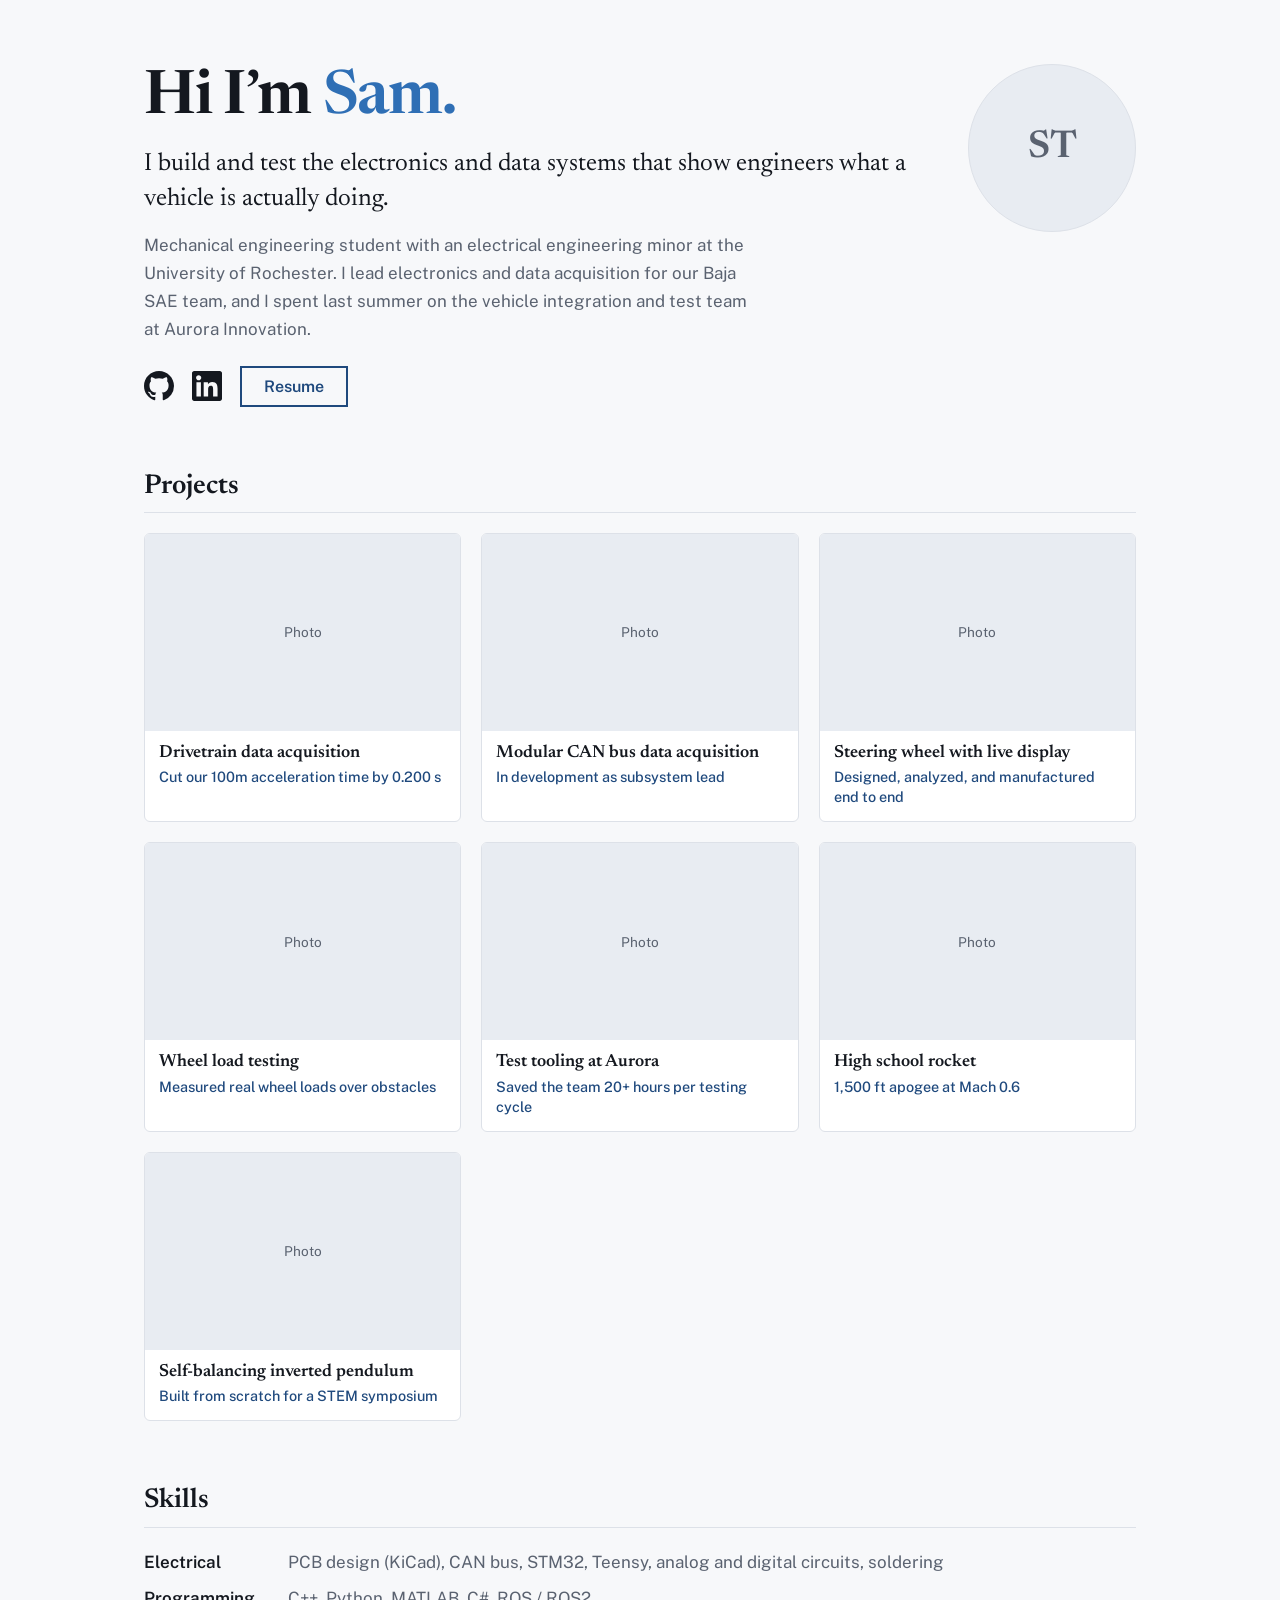
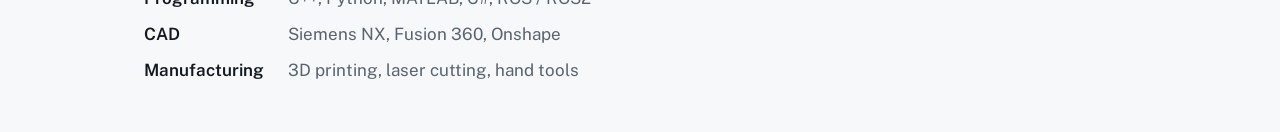
==== index.html @ 6f62c16b "Initial Commit buh" ====
<!DOCTYPE html>
<html lang="en">
<head>
<meta charset="utf-8">
<meta name="viewport" content="width=device-width, initial-scale=1">
<title>Sam Tarr | Mechanical &amp; Electrical Engineering</title>
<meta name="description" content="Portfolio of Sam Tarr: data acquisition, custom PCBs, and test engineering for vehicles.">
<link rel="preconnect" href="https://fonts.googleapis.com">
<link rel="preconnect" href="https://fonts.gstatic.com" crossorigin>
<link href="https://fonts.googleapis.com/css2?family=Newsreader:opsz,wght@6..72,500;6..72,600&family=Public+Sans:wght@400;500;600&display=swap" rel="stylesheet">
<link rel="stylesheet" href="styles.css">
</head>
<body>
<main>

<header class="hero">
  <div class="text">
    <h1>Hi I&rsquo;m <span class="name">Sam.</span></h1>
    <p class="lede">I build and test the electronics and data systems that show engineers what a vehicle is actually doing.</p>
    <p class="bio">Mechanical engineering student with an electrical engineering minor at the University of Rochester. I lead electronics and data acquisition for our Baja SAE team, and I spent last summer on the vehicle integration and test team at Aurora Innovation.</p>
    <div class="actions">
      <!-- TODO: replace YOUR-USERNAME with your GitHub username -->
      <a class="icon" href="https://github.com/YOUR-USERNAME" aria-label="GitHub" target="_blank" rel="noopener">
        <svg viewBox="0 0 16 16" aria-hidden="true"><path d="M8 0C3.58 0 0 3.58 0 8c0 3.54 2.29 6.53 5.47 7.59.4.07.55-.17.55-.38 0-.19-.01-.82-.01-1.49-2.01.37-2.53-.49-2.69-.94-.09-.23-.48-.94-.82-1.13-.28-.15-.68-.52-.01-.53.63-.01 1.08.58 1.23.82.72 1.21 1.87.87 2.33.66.07-.52.28-.87.51-1.07-1.78-.2-3.64-.89-3.64-3.95 0-.87.31-1.59.82-2.15-.08-.2-.36-1.02.08-2.12 0 0 .67-.21 2.2.82.64-.18 1.32-.27 2-.27.68 0 1.36.09 2 .27 1.53-1.04 2.2-.82 2.2-.82.44 1.1.16 1.92.08 2.12.51.56.82 1.27.82 2.15 0 3.07-1.87 3.75-3.65 3.95.29.25.54.73.54 1.48 0 1.07-.01 1.93-.01 2.2 0 .21.15.46.55.38A8.013 8.013 0 0016 8c0-4.42-3.58-8-8-8z"/></svg>
      </a>
      <a class="icon" href="https://linkedin.com/in/sam-tarr" aria-label="LinkedIn" target="_blank" rel="noopener">
        <svg viewBox="0 0 24 24" aria-hidden="true"><path d="M20.447 20.452h-3.554v-5.569c0-1.328-.027-3.037-1.852-3.037-1.853 0-2.136 1.445-2.136 2.939v5.667H9.351V9h3.414v1.561h.046c.477-.9 1.637-1.85 3.37-1.85 3.601 0 4.267 2.37 4.267 5.455v6.286zM5.337 7.433c-1.144 0-2.063-.926-2.063-2.065 0-1.138.92-2.063 2.063-2.063 1.14 0 2.064.925 2.064 2.063 0 1.139-.925 2.065-2.064 2.065zm1.782 13.019H3.555V9h3.564v11.452zM22.225 0H1.771C.792 0 0 .774 0 1.729v20.542C0 23.227.792 24 1.771 24h20.451C23.2 24 24 23.227 24 22.271V1.729C24 .774 23.2 0 22.222 0h.003z"/></svg>
      </a>
      <a class="btn" href="resume.html">Resume</a>
    </div>
  </div>
  <!-- TO ADD YOUR PHOTO: save a headshot as Assets/Images/profile.jpg -->
  <figure class="avatar empty">
    <img src="Assets/Images/profile.jpg" alt="Photo of Sam Tarr" onload="this.parentNode.classList.remove('empty')" onerror="this.parentNode.classList.add('empty')">
  </figure>
</header>

<section aria-labelledby="projects-h">
  <h2 id="projects-h">Projects</h2>
  <div class="grid" id="grid"></div>
</section>

<section aria-labelledby="skills-h">
  <h2 id="skills-h">Skills</h2>
  <dl class="skills">
    <dt>Electrical</dt><dd>PCB design (KiCad), CAN bus, STM32, Teensy, analog and digital circuits, soldering</dd>
    <dt>Programming</dt><dd>C++, Python, MATLAB, C#, ROS / ROS2</dd>
    <dt>CAD</dt><dd>Siemens NX, Fusion 360, Onshape</dd>
    <dt>Manufacturing</dt><dd>3D printing, laser cutting, hand tools</dd>
  </dl>
</section>

</main>

<dialog id="modal" aria-labelledby="m-title">
  <button class="close" id="m-close" aria-label="Close">&times;</button>
  <div class="m-body">
    <div>
      <div class="m-stage" id="m-stage">
        <img id="m-img" alt="">
        <div class="m-empty" id="m-empty"></div>
        <button class="nav-btn prev" id="m-prev" aria-label="Previous photo">&lsaquo;</button>
        <button class="nav-btn next" id="m-next" aria-label="Next photo">&rsaquo;</button>
      </div>
      <div class="dots" id="m-dots"></div>
    </div>
    <div class="m-text">
      <h2 id="m-title"></h2>
      <p class="res" id="m-res"></p>
      <p id="m-text"></p>
      <p class="tags" id="m-tags"></p>
    </div>
  </div>
</dialog>

<script>
/* ADD PHOTOS: put files in Assets/Images and list their names in "imgs".
   Missing files are skipped automatically. Edit the text freely. */
const IMG = 'Assets/Images/';
const PROJECTS = [
  { title: 'Drivetrain data acquisition',
    result: 'Cut our 100m acceleration time by 0.200 s',
    text: 'I took a CVT data acquisition system from a breadboard on a test bench to a custom KiCad PCB over three design iterations. The final board ran for over two hours. The telemetry let me build MATLAB tools to optimize the transmission shift curve, and the system now supports our full vehicle dynamic model.',
    tags: 'Teensy 4.1, C++, KiCad, MATLAB',
    imgs: ['cvt-daq-1.jpg','cvt-daq-2.jpg','cvt-daq-3.jpg'] },
  { title: 'Modular CAN bus data acquisition',
    result: 'In development as subsystem lead',
    text: 'A modular system on custom STM32 hardware, built to survive vibration, mud, moisture, and EMI. I chose CAN bus for noise resistance and am designing the enclosures to the IP67 waterproof standard.',
    tags: 'STM32, CAN bus, PCB design, IP67 enclosures',
    imgs: ['can-daq-1.jpg','can-daq-2.jpg','can-daq-3.jpg'] },
  { title: 'Steering wheel with live display',
    result: 'Designed, analyzed, and manufactured end to end',
    text: 'My subsystem owns the steering wheel this year. It holds a 4.3\u2033 display showing live data to the driver and a custom quick release. I designed it in NX and analyzed it for the loads the driver and the car produce on track.',
    tags: 'Siemens NX, structural analysis, embedded display',
    imgs: ['steering-wheel-1.jpg','steering-wheel-2.jpg','steering-wheel-3.jpg'] },
  { title: 'Wheel load testing',
    result: 'Measured real wheel loads over obstacles',
    text: 'I set up and helped lead a testing cycle with a Michigan Scientific Wheel Force Transducer to measure the forces and moments on a wheel. We collected data from four linear potentiometers on the shocks at the same time, which gave us a second measurement to validate our load cases against.',
    tags: 'Wheel force transducer, linear potentiometers, data validation',
    imgs: ['wft-1.jpg','wft-2.jpg','wft-3.jpg'] },
  { title: 'Test tooling at Aurora',
    result: 'Saved the team 20+ hours per testing cycle',
    text: 'On the vehicle integration test and evaluation team for the Aurora Driver 2.0 release, I updated 30+ test plans, validated results from on-track testing, and built tools to speed up post-test analysis. I also moved a subset of track tests into an offline simulation environment to cut down on time on the track.',
    tags: 'Test planning, data analysis, simulation',
    imgs: ['aurora-1.jpg','aurora-2.jpg'] },
  { title: 'High school rocket',
    result: '1,500 ft apogee at Mach 0.6',
    text: 'Led a launch that reached 1,500 feet at Mach 0.6. I calculated the aerodynamic forces for stability, designed the fin can and nose cone in Fusion 360 and 3D printed them, wired a fail-safe launch controller, and built a portable launch pad.',
    tags: 'Fusion 360, 3D printing, launch controller',
    imgs: ['rocket-1.jpg','rocket-2.jpg','rocket-3.jpg'] },
  { title: 'Self-balancing inverted pendulum',
    result: 'Built from scratch for a STEM symposium',
    text: 'Designed the pendulum from scratch in Fusion 360 and implemented a PID controller in C++ to balance it.',
    tags: 'Fusion 360, C++, PID control',
    imgs: ['pendulum-1.jpg','pendulum-2.jpg'] }
];

const $ = id => document.getElementById(id);
const exists = src => new Promise(r => { const i = new Image(); i.onload = () => r(true); i.onerror = () => r(false); i.src = src; });
const grid = $('grid'), modal = $('modal');
let cur = null, idx = 0;

PROJECTS.forEach((p, i) => {
  p.ok = [];
  const b = document.createElement('button');
  b.className = 'card';
  b.setAttribute('aria-haspopup', 'dialog');
  b.innerHTML = '<div class="thumb empty"><img alt=""></div><div class="info"><h3></h3><p class="res"></p></div>';
  b.querySelector('h3').textContent = p.title;
  b.querySelector('.res').textContent = p.result;
  b.addEventListener('click', () => open(i));
  grid.appendChild(b);
  Promise.all(p.imgs.map(n => exists(IMG + n))).then(r => {
    p.ok = p.imgs.filter((_, k) => r[k]).map(n => IMG + n);
    if (p.ok.length) {
      const t = b.querySelector('.thumb');
      t.querySelector('img').src = p.ok[0];
      t.classList.remove('empty');
    }
  });
});

function show(n) {
  const p = PROJECTS[cur], list = p.ok, stage = $('m-stage');
  stage.classList.toggle('none', !list.length);
  stage.classList.toggle('single', list.length === 1);
  if (!list.length) {
    $('m-empty').textContent = 'Add photos to ' + IMG + ' (' + p.imgs.join(', ') + ')';
    $('m-dots').innerHTML = '';
    return;
  }
  idx = (n + list.length) % list.length;
  $('m-img').src = list[idx];
  $('m-img').alt = p.title + ', photo ' + (idx + 1) + ' of ' + list.length;
  const dots = $('m-dots');
  dots.innerHTML = '';
  if (list.length > 1) list.forEach((_, k) => {
    const d = document.createElement('button');
    d.setAttribute('aria-label', 'Photo ' + (k + 1));
    if (k === idx) d.setAttribute('aria-current', 'true');
    d.addEventListener('click', () => show(k));
    dots.appendChild(d);
  });
}

function open(i) {
  cur = i; idx = 0;
  const p = PROJECTS[i];
  $('m-title').textContent = p.title;
  $('m-res').textContent = p.result;
  $('m-text').textContent = p.text;
  $('m-tags').textContent = p.tags;
  show(0);
  document.documentElement.classList.add('lock');
  modal.showModal();
}

$('m-prev').addEventListener('click', () => show(idx - 1));
$('m-next').addEventListener('click', () => show(idx + 1));
$('m-close').addEventListener('click', () => modal.close());
modal.addEventListener('click', e => { if (e.target === modal) modal.close(); });
modal.addEventListener('close', () => document.documentElement.classList.remove('lock'));
modal.addEventListener('keydown', e => {
  if (e.key === 'ArrowLeft') show(idx - 1);
  if (e.key === 'ArrowRight') show(idx + 1);
});
</script>
</body>
</html>
---- styles.css ----
:root{
  --bg:#f7f8fa; --ink:#14181f; --muted:#5a6270; --line:#dde1e8; --accent:#1f497d; --name:#2f6fb5; --card:#ffffff; --ph:#e8ecf2;
  --serif:'Newsreader',Georgia,'Times New Roman',serif;
  --sans:'Public Sans',system-ui,-apple-system,'Segoe UI',Roboto,sans-serif;
}
@media (prefers-color-scheme:dark){
  :root{--bg:#10141a; --ink:#e9edf3; --muted:#9aa4b2; --line:#262d38; --accent:#7fa8dc; --name:#7fa8dc; --card:#161b23; --ph:#1c232d}
}
*{box-sizing:border-box}
html{scroll-behavior:smooth}
html.lock{overflow:hidden}
body{margin:0;background:var(--bg);color:var(--ink);font:17px/1.65 var(--sans);-webkit-font-smoothing:antialiased}
a{color:var(--accent);text-underline-offset:3px}
a:focus-visible,button:focus-visible{outline:2px solid var(--accent);outline-offset:3px}
main{max-width:1040px;margin:0 auto;padding:64px 24px 48px}
h1,h2,h3{font-family:var(--serif);font-weight:600;line-height:1.15;margin:0}
h1{font-size:clamp(2.6rem,7vw,3.8rem);letter-spacing:-.02em}
h1 .name{color:var(--name)}
h2{font-size:1.7rem;margin:64px 0 20px;padding-bottom:10px;border-bottom:1px solid var(--line)}
.lede{font-family:var(--serif);font-size:clamp(1.25rem,3vw,1.55rem);line-height:1.4;margin:14px 0 14px;max-width:34em}
.bio{color:var(--muted);max-width:62ch;margin:0 0 22px}

/* Hero */
.hero{display:flex;gap:32px;align-items:flex-start;justify-content:space-between}
.hero .text{flex:1;min-width:0}
.actions{display:flex;align-items:center;gap:18px;flex-wrap:wrap}
.icon{display:inline-flex;width:30px;height:30px;color:var(--ink)}
.icon:hover{color:var(--accent)}
.icon svg{width:100%;height:100%;fill:currentColor}
.btn{display:inline-block;padding:9px 22px;border:2px solid var(--accent);border-radius:0;background:transparent;color:var(--accent);font:600 1rem var(--sans);text-decoration:none;cursor:pointer;transition:background .15s,color .15s}
.btn:hover{background:var(--accent);color:var(--bg)}
.avatar{flex:none;width:168px;height:168px;border-radius:50%;overflow:hidden;border:1px solid var(--line);background:var(--ph);position:relative;margin:0}
.avatar img{width:100%;height:100%;object-fit:cover;display:block}
.avatar.empty img{display:none}
.avatar.empty::after{content:"ST";position:absolute;inset:0;display:grid;place-items:center;font:600 2.4rem var(--serif);color:var(--muted)}
@media (max-width:620px){.hero{flex-direction:column-reverse;gap:20px}.avatar{width:120px;height:120px}}

/* Project grid */
.grid{display:grid;grid-template-columns:repeat(auto-fill,minmax(260px,1fr));gap:20px}
.card{display:flex;flex-direction:column;justify-content:flex-start;align-items:stretch;width:100%;height:100%;padding:0;text-align:left;font:inherit;color:inherit;background:var(--card);border:1px solid var(--line);border-radius:6px;overflow:hidden;cursor:pointer;transition:border-color .15s}
.card:hover{border-color:var(--accent)}
.thumb{flex:none;aspect-ratio:16/10;background:var(--ph);position:relative;overflow:hidden}
.thumb img{width:100%;height:100%;object-fit:cover;display:block}
.thumb.empty img{display:none}
.thumb.empty::after{content:"Photo";position:absolute;inset:0;display:grid;place-items:center;color:var(--muted);font-size:.85rem}
.card .info{padding:12px 14px 14px}
.card h3{font-size:1.1rem}
.card .res{margin:4px 0 0;font-size:.9rem;color:var(--accent);font-weight:500;line-height:1.4}

/* Skills */
dl.skills{margin:0;display:grid;grid-template-columns:max-content 1fr;gap:8px 24px}
dl.skills dt{font-weight:600}
dl.skills dd{margin:0;color:var(--muted)}
@media (max-width:520px){dl.skills{grid-template-columns:1fr;gap:0}dl.skills dd{margin-bottom:12px}}

/* Modal */
dialog{padding:0;border:1px solid var(--line);border-radius:8px;background:var(--bg);color:var(--ink);width:min(980px,94vw);max-height:92vh;overflow:auto}
dialog::backdrop{background:rgba(10,14,20,.6)}
.m-body{display:grid;grid-template-columns:1.25fr 1fr;gap:28px;padding:24px}
.m-stage{position:relative;aspect-ratio:4/3;background:var(--ph);border-radius:6px;overflow:hidden}
.m-stage img{width:100%;height:100%;object-fit:cover;display:block}
.m-empty{position:absolute;inset:0;display:none;place-items:center;padding:20px;text-align:center;color:var(--muted);font-size:.9rem}
.m-stage.none .m-empty{display:grid}
.m-stage.none img{display:none}
.nav-btn{position:absolute;top:50%;transform:translateY(-50%);width:38px;height:38px;border:0;border-radius:50%;background:rgba(20,24,31,.65);color:#fff;font-size:1.3rem;line-height:1;cursor:pointer}
.nav-btn:hover{background:rgba(20,24,31,.9)}
.nav-btn.prev{left:10px}.nav-btn.next{right:10px}
.m-stage.single .nav-btn,.m-stage.none .nav-btn{display:none}
.dots{display:flex;justify-content:center;gap:8px;margin-top:12px;min-height:10px}
.dots button{width:9px;height:9px;padding:0;border-radius:50%;border:0;background:var(--line);cursor:pointer}
.dots button[aria-current="true"]{background:var(--accent)}
.m-text h2{font-size:1.6rem;margin:0 0 8px;padding:0 40px 0 0;border:0}
.m-text .res{margin:0 0 14px;padding-right:40px;color:var(--accent);font-weight:600}
.m-text p{margin:0 0 14px}
.m-text .tags{color:var(--muted);font-size:.92rem}
.close{position:absolute;top:10px;right:12px;z-index:2;width:36px;height:36px;border:0;border-radius:50%;background:var(--card);color:var(--ink);font-size:1.4rem;line-height:1;cursor:pointer;border:1px solid var(--line)}
.close:hover{border-color:var(--accent)}
@media (max-width:760px){.m-body{grid-template-columns:1fr;gap:18px;padding:16px}.m-text{padding-top:4px}}

/* Resume page */
.back{display:inline-block;margin-bottom:40px;font-weight:500;color:var(--muted);text-decoration:none}
.back:hover{color:var(--ink);text-decoration:underline;text-underline-offset:6px}
.resume-wrap{max-width:760px}
.resume-top{display:flex;justify-content:space-between;align-items:center;gap:16px;flex-wrap:wrap;margin-bottom:8px}
.resume-top p{margin:6px 0 0;color:var(--muted)}
.r-item{margin:0 0 22px}
.r-head{display:flex;justify-content:space-between;gap:24px;align-items:baseline}
.r-head h3{font-family:var(--sans);font-size:1.05rem;font-weight:600}
.r-head .when{color:var(--muted);font-size:.92rem;white-space:nowrap}
.r-sub{color:var(--muted);margin:0 0 4px;font-size:.95rem}
.r-item ul{margin:6px 0 0;padding-left:20px;max-width:68ch}
.r-item li{margin:0 0 4px}
footer{margin-top:64px;padding-top:24px;border-top:1px solid var(--line);color:var(--muted);font-size:.95rem}
@media (max-width:520px){.r-head{flex-direction:column;gap:0}.r-head .when{white-space:normal}}
@media print{
  body{background:#fff;color:#000;font-size:11pt}
  .back,.btn{display:none}
  main{padding:0;max-width:none}
  h2{margin-top:24px}
  a{color:#000}
}
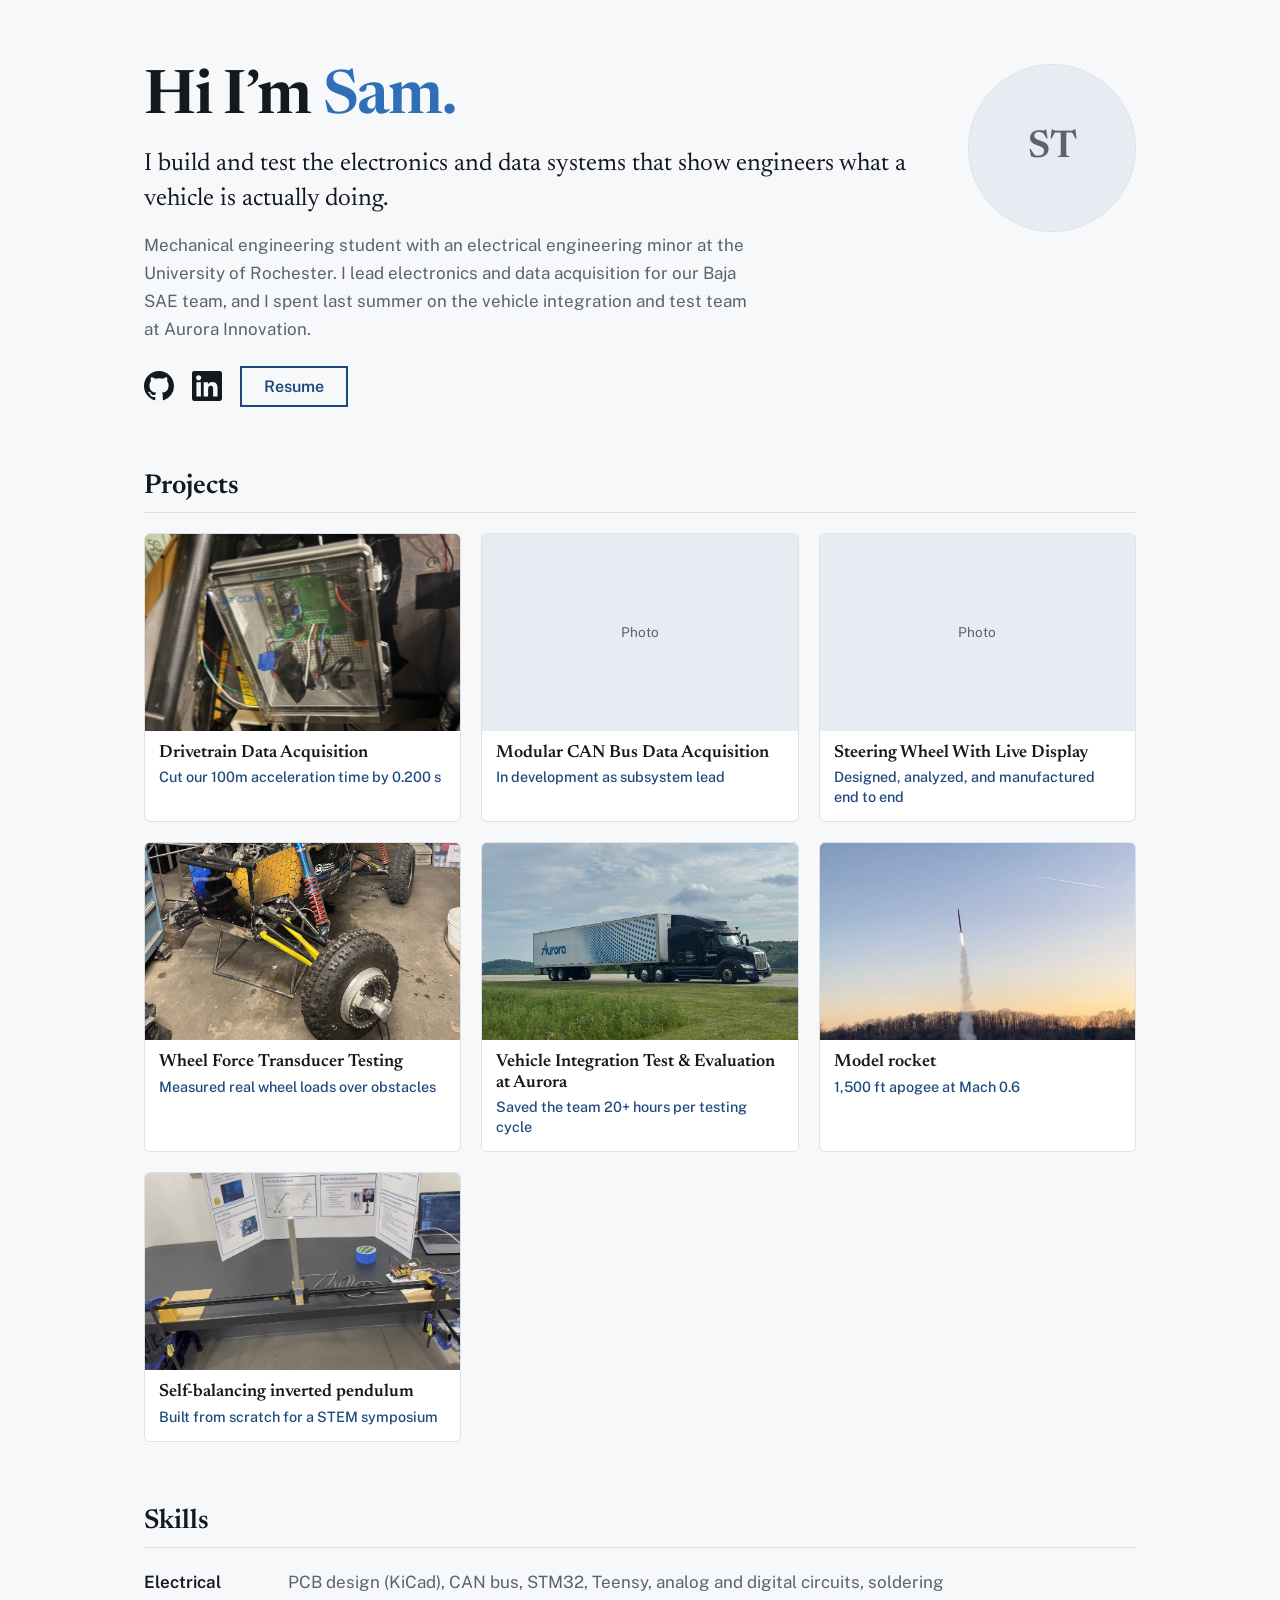
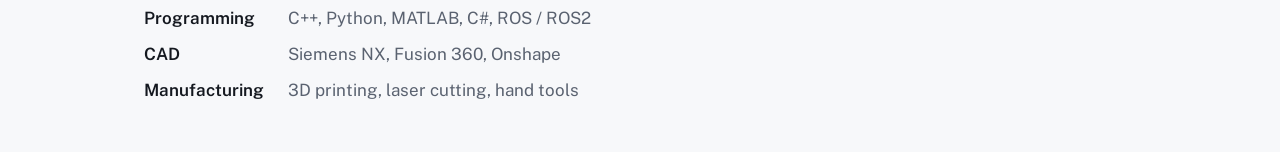
==== commit 371c17c8: "Add images and change some text" ====
--- a/index.html
+++ b/index.html
@@ -4,7 +4,7 @@
 <meta charset="utf-8">
 <meta name="viewport" content="width=device-width, initial-scale=1">
 <title>Sam Tarr | Mechanical &amp; Electrical Engineering</title>
-<meta name="description" content="Portfolio of Sam Tarr: data acquisition, custom PCBs, and test engineering for vehicles.">
+<meta name="description" content="Sam Tarr's portfolio">
 <link rel="preconnect" href="https://fonts.googleapis.com">
 <link rel="preconnect" href="https://fonts.gstatic.com" crossorigin>
 <link href="https://fonts.googleapis.com/css2?family=Newsreader:opsz,wght@6..72,500;6..72,600&family=Public+Sans:wght@400;500;600&display=swap" rel="stylesheet">
@@ -19,8 +19,7 @@
     <p class="lede">I build and test the electronics and data systems that show engineers what a vehicle is actually doing.</p>
     <p class="bio">Mechanical engineering student with an electrical engineering minor at the University of Rochester. I lead electronics and data acquisition for our Baja SAE team, and I spent last summer on the vehicle integration and test team at Aurora Innovation.</p>
     <div class="actions">
-      <!-- TODO: replace YOUR-USERNAME with your GitHub username -->
-      <a class="icon" href="https://github.com/YOUR-USERNAME" aria-label="GitHub" target="_blank" rel="noopener">
+      <a class="icon" href="https://github.com/Vespertilo" aria-label="GitHub" target="_blank" rel="noopener">
         <svg viewBox="0 0 16 16" aria-hidden="true"><path d="M8 0C3.58 0 0 3.58 0 8c0 3.54 2.29 6.53 5.47 7.59.4.07.55-.17.55-.38 0-.19-.01-.82-.01-1.49-2.01.37-2.53-.49-2.69-.94-.09-.23-.48-.94-.82-1.13-.28-.15-.68-.52-.01-.53.63-.01 1.08.58 1.23.82.72 1.21 1.87.87 2.33.66.07-.52.28-.87.51-1.07-1.78-.2-3.64-.89-3.64-3.95 0-.87.31-1.59.82-2.15-.08-.2-.36-1.02.08-2.12 0 0 .67-.21 2.2.82.64-.18 1.32-.27 2-.27.68 0 1.36.09 2 .27 1.53-1.04 2.2-.82 2.2-.82.44 1.1.16 1.92.08 2.12.51.56.82 1.27.82 2.15 0 3.07-1.87 3.75-3.65 3.95.29.25.54.73.54 1.48 0 1.07-.01 1.93-.01 2.2 0 .21.15.46.55.38A8.013 8.013 0 0016 8c0-4.42-3.58-8-8-8z"/></svg>
       </a>
       <a class="icon" href="https://linkedin.com/in/sam-tarr" aria-label="LinkedIn" target="_blank" rel="noopener">
@@ -29,7 +28,6 @@
       <a class="btn" href="resume.html">Resume</a>
     </div>
   </div>
-  <!-- TO ADD YOUR PHOTO: save a headshot as Assets/Images/profile.jpg -->
   <figure class="avatar empty">
     <img src="Assets/Images/profile.jpg" alt="Photo of Sam Tarr" onload="this.parentNode.classList.remove('empty')" onerror="this.parentNode.classList.add('empty')">
   </figure>
@@ -74,36 +72,34 @@
 </dialog>
 
 <script>
-/* ADD PHOTOS: put files in Assets/Images and list their names in "imgs".
-   Missing files are skipped automatically. Edit the text freely. */
 const IMG = 'Assets/Images/';
 const PROJECTS = [
-  { title: 'Drivetrain data acquisition',
+  { title: 'Drivetrain Data Acquisition',
     result: 'Cut our 100m acceleration time by 0.200 s',
     text: 'I took a CVT data acquisition system from a breadboard on a test bench to a custom KiCad PCB over three design iterations. The final board ran for over two hours. The telemetry let me build MATLAB tools to optimize the transmission shift curve, and the system now supports our full vehicle dynamic model.',
     tags: 'Teensy 4.1, C++, KiCad, MATLAB',
     imgs: ['cvt-daq-1.jpg','cvt-daq-2.jpg','cvt-daq-3.jpg'] },
-  { title: 'Modular CAN bus data acquisition',
+  { title: 'Modular CAN Bus Data Acquisition',
     result: 'In development as subsystem lead',
     text: 'A modular system on custom STM32 hardware, built to survive vibration, mud, moisture, and EMI. I chose CAN bus for noise resistance and am designing the enclosures to the IP67 waterproof standard.',
     tags: 'STM32, CAN bus, PCB design, IP67 enclosures',
     imgs: ['can-daq-1.jpg','can-daq-2.jpg','can-daq-3.jpg'] },
-  { title: 'Steering wheel with live display',
+  { title: 'Steering Wheel With Live Display',
     result: 'Designed, analyzed, and manufactured end to end',
     text: 'My subsystem owns the steering wheel this year. It holds a 4.3\u2033 display showing live data to the driver and a custom quick release. I designed it in NX and analyzed it for the loads the driver and the car produce on track.',
     tags: 'Siemens NX, structural analysis, embedded display',
     imgs: ['steering-wheel-1.jpg','steering-wheel-2.jpg','steering-wheel-3.jpg'] },
-  { title: 'Wheel load testing',
+  { title: 'Wheel Force Transducer Testing',
     result: 'Measured real wheel loads over obstacles',
     text: 'I set up and helped lead a testing cycle with a Michigan Scientific Wheel Force Transducer to measure the forces and moments on a wheel. We collected data from four linear potentiometers on the shocks at the same time, which gave us a second measurement to validate our load cases against.',
     tags: 'Wheel force transducer, linear potentiometers, data validation',
     imgs: ['wft-1.jpg','wft-2.jpg','wft-3.jpg'] },
-  { title: 'Test tooling at Aurora',
+  { title: 'Vehicle Integration Test & Evaluation at Aurora',
     result: 'Saved the team 20+ hours per testing cycle',
-    text: 'On the vehicle integration test and evaluation team for the Aurora Driver 2.0 release, I updated 30+ test plans, validated results from on-track testing, and built tools to speed up post-test analysis. I also moved a subset of track tests into an offline simulation environment to cut down on time on the track.',
+    text: 'On the vehicle integration test and evaluation team for the Aurora Driver 2.0 release, I created/updated 30+ test plans, validated results from on-track testing, and built tools to speed up post-test analysis. I also moved a subset of track tests into an offline simulation environment to cut down on time on the track.',
     tags: 'Test planning, data analysis, simulation',
     imgs: ['aurora-1.jpg','aurora-2.jpg'] },
-  { title: 'High school rocket',
+  { title: 'Model rocket',
     result: '1,500 ft apogee at Mach 0.6',
     text: 'Led a launch that reached 1,500 feet at Mach 0.6. I calculated the aerodynamic forces for stability, designed the fin can and nose cone in Fusion 360 and 3D printed them, wired a fail-safe launch controller, and built a portable launch pad.',
     tags: 'Fusion 360, 3D printing, launch controller',
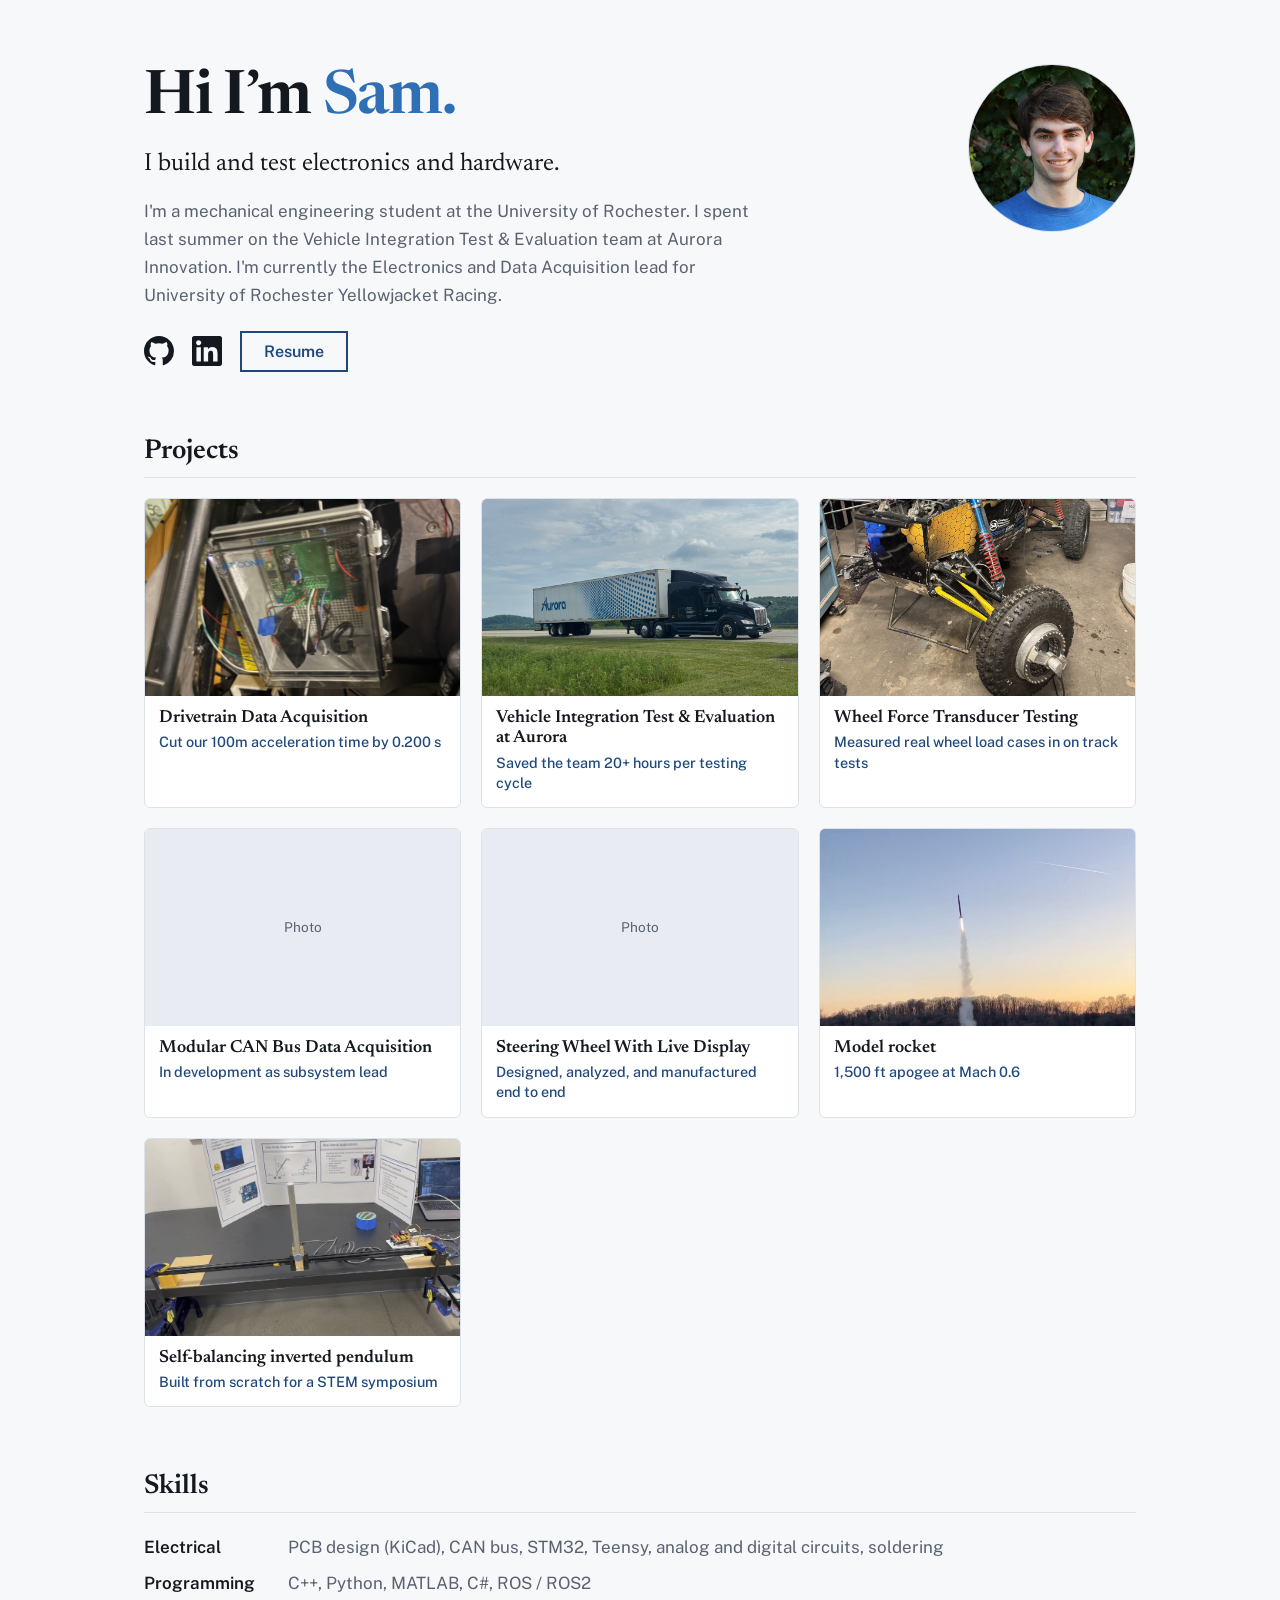
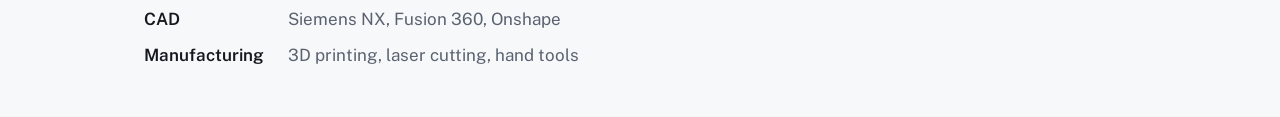
==== commit b89313e7: "Update stuff" ====
--- a/index.html
+++ b/index.html
@@ -16,8 +16,8 @@
 <header class="hero">
   <div class="text">
     <h1>Hi I&rsquo;m <span class="name">Sam.</span></h1>
-    <p class="lede">I build and test the electronics and data systems that show engineers what a vehicle is actually doing.</p>
-    <p class="bio">Mechanical engineering student with an electrical engineering minor at the University of Rochester. I lead electronics and data acquisition for our Baja SAE team, and I spent last summer on the vehicle integration and test team at Aurora Innovation.</p>
+    <p class="lede">I build and test electronics and hardware.</p>
+    <p class="bio">I'm a mechanical engineering student at the University of Rochester. I spent last summer on the Vehicle Integration Test & Evaluation team at Aurora Innovation. I'm currently the Electronics and Data Acquisition lead for University of Rochester Yellowjacket Racing.</p>
     <div class="actions">
       <a class="icon" href="https://github.com/Vespertilo" aria-label="GitHub" target="_blank" rel="noopener">
         <svg viewBox="0 0 16 16" aria-hidden="true"><path d="M8 0C3.58 0 0 3.58 0 8c0 3.54 2.29 6.53 5.47 7.59.4.07.55-.17.55-.38 0-.19-.01-.82-.01-1.49-2.01.37-2.53-.49-2.69-.94-.09-.23-.48-.94-.82-1.13-.28-.15-.68-.52-.01-.53.63-.01 1.08.58 1.23.82.72 1.21 1.87.87 2.33.66.07-.52.28-.87.51-1.07-1.78-.2-3.64-.89-3.64-3.95 0-.87.31-1.59.82-2.15-.08-.2-.36-1.02.08-2.12 0 0 .67-.21 2.2.82.64-.18 1.32-.27 2-.27.68 0 1.36.09 2 .27 1.53-1.04 2.2-.82 2.2-.82.44 1.1.16 1.92.08 2.12.51.56.82 1.27.82 2.15 0 3.07-1.87 3.75-3.65 3.95.29.25.54.73.54 1.48 0 1.07-.01 1.93-.01 2.2 0 .21.15.46.55.38A8.013 8.013 0 0016 8c0-4.42-3.58-8-8-8z"/></svg>
@@ -79,6 +79,16 @@
     text: 'I took a CVT data acquisition system from a breadboard on a test bench to a custom KiCad PCB over three design iterations. The final board ran for over two hours. The telemetry let me build MATLAB tools to optimize the transmission shift curve, and the system now supports our full vehicle dynamic model.',
     tags: 'Teensy 4.1, C++, KiCad, MATLAB',
     imgs: ['cvt-daq-1.jpg','cvt-daq-2.jpg','cvt-daq-3.jpg'] },
+  { title: 'Vehicle Integration Test & Evaluation at Aurora',
+    result: 'Saved the team 20+ hours per testing cycle',
+    text: 'On the vehicle integration test and evaluation team for the Aurora Driver 2.0 release, I created/updated 30+ test plans, validated results from on-track testing, and built tools to speed up post-test analysis. I also moved a subset of track tests into an offline simulation environment to cut down on time on the track.',
+    tags: 'Test planning, data analysis, simulation',
+    imgs: ['aurora-1.jpg','aurora-2.jpg'] },
+  { title: 'Wheel Force Transducer Testing',
+    result: 'Measured real wheel load cases in on track tests',
+    text: 'I set up and helped lead a testing cycle with a Michigan Scientific Wheel Force Transducer to measure the forces and moments on a wheel. We collected data from four linear potentiometers on the shocks at the same time, which gave us a second measurement to validate our load cases against.',
+    tags: 'Wheel force transducer, linear potentiometers, data validation',
+    imgs: ['wft-1.jpg','wft-2.jpg','wft-3.jpg'] },
   { title: 'Modular CAN Bus Data Acquisition',
     result: 'In development as subsystem lead',
     text: 'A modular system on custom STM32 hardware, built to survive vibration, mud, moisture, and EMI. I chose CAN bus for noise resistance and am designing the enclosures to the IP67 waterproof standard.',
@@ -89,16 +99,6 @@
     text: 'My subsystem owns the steering wheel this year. It holds a 4.3\u2033 display showing live data to the driver and a custom quick release. I designed it in NX and analyzed it for the loads the driver and the car produce on track.',
     tags: 'Siemens NX, structural analysis, embedded display',
     imgs: ['steering-wheel-1.jpg','steering-wheel-2.jpg','steering-wheel-3.jpg'] },
-  { title: 'Wheel Force Transducer Testing',
-    result: 'Measured real wheel loads over obstacles',
-    text: 'I set up and helped lead a testing cycle with a Michigan Scientific Wheel Force Transducer to measure the forces and moments on a wheel. We collected data from four linear potentiometers on the shocks at the same time, which gave us a second measurement to validate our load cases against.',
-    tags: 'Wheel force transducer, linear potentiometers, data validation',
-    imgs: ['wft-1.jpg','wft-2.jpg','wft-3.jpg'] },
-  { title: 'Vehicle Integration Test & Evaluation at Aurora',
-    result: 'Saved the team 20+ hours per testing cycle',
-    text: 'On the vehicle integration test and evaluation team for the Aurora Driver 2.0 release, I created/updated 30+ test plans, validated results from on-track testing, and built tools to speed up post-test analysis. I also moved a subset of track tests into an offline simulation environment to cut down on time on the track.',
-    tags: 'Test planning, data analysis, simulation',
-    imgs: ['aurora-1.jpg','aurora-2.jpg'] },
   { title: 'Model rocket',
     result: '1,500 ft apogee at Mach 0.6',
     text: 'Led a launch that reached 1,500 feet at Mach 0.6. I calculated the aerodynamic forces for stability, designed the fin can and nose cone in Fusion 360 and 3D printed them, wired a fail-safe launch controller, and built a portable launch pad.',
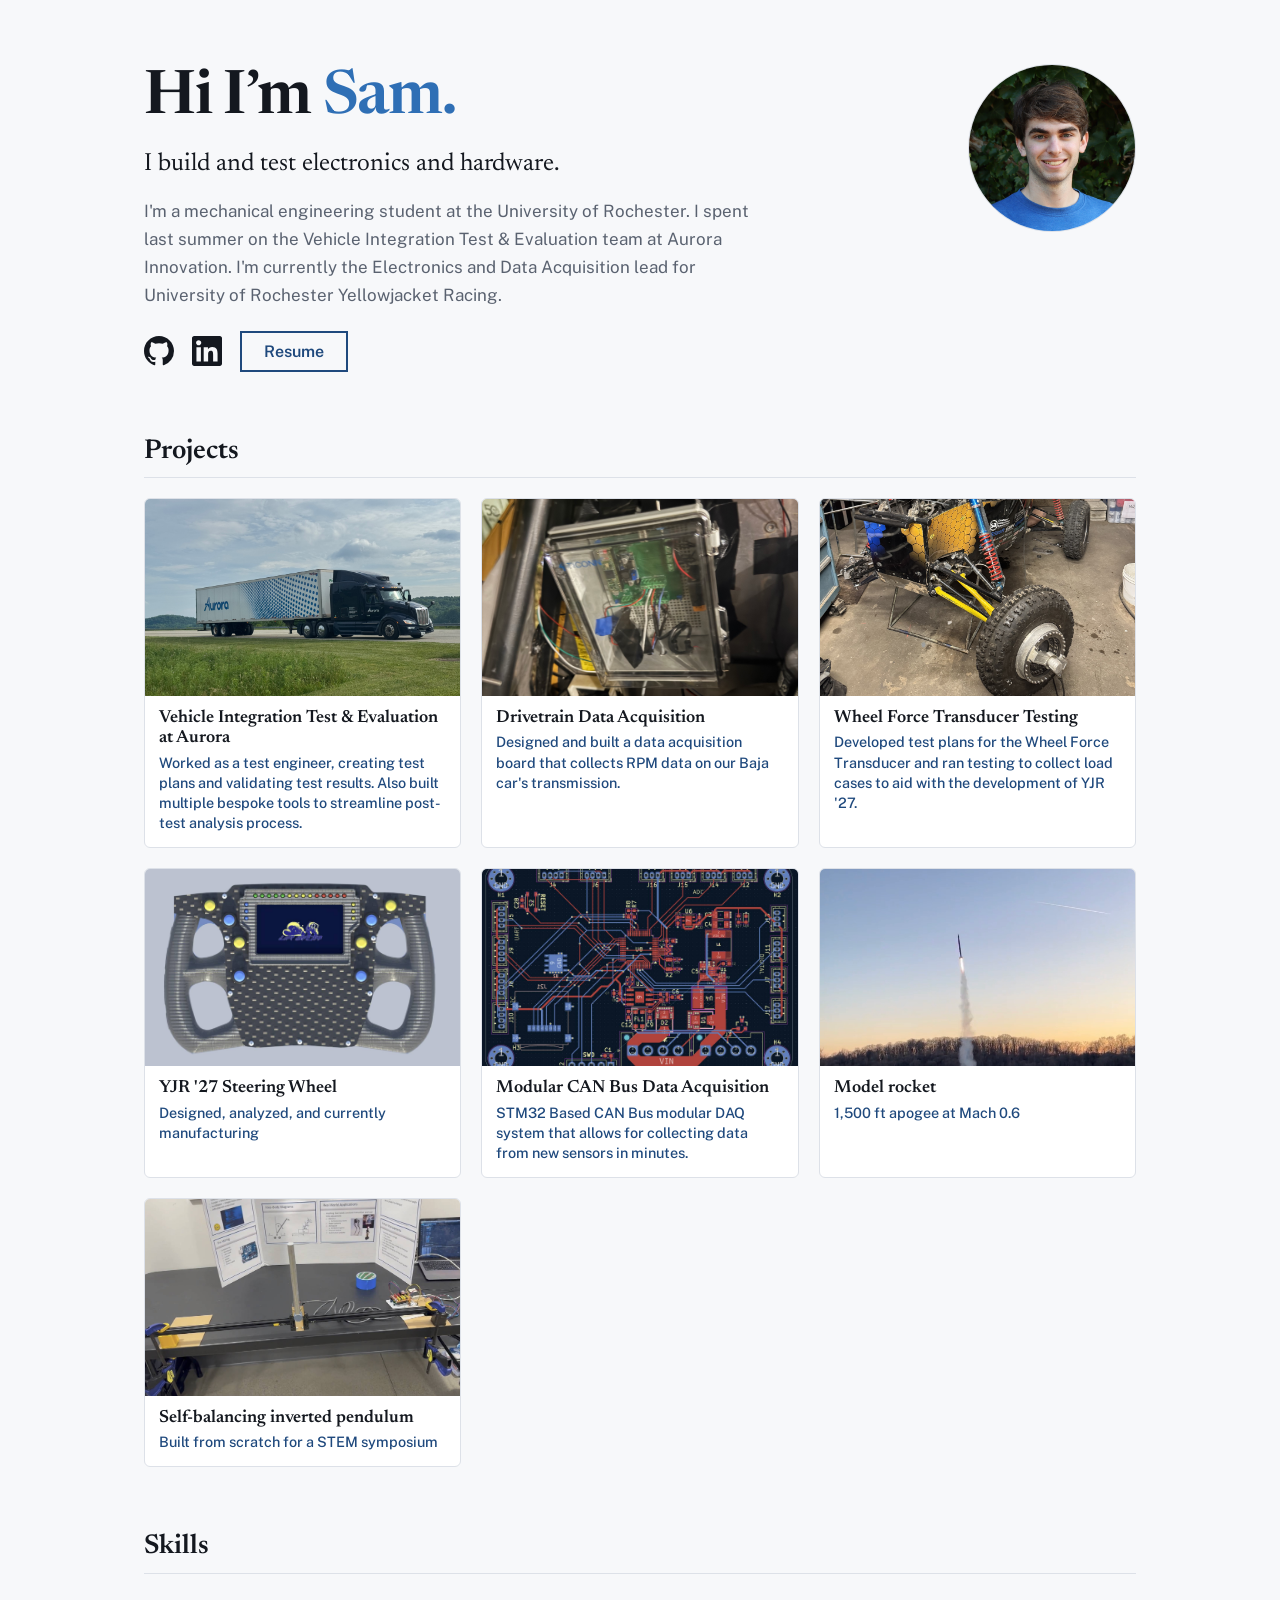
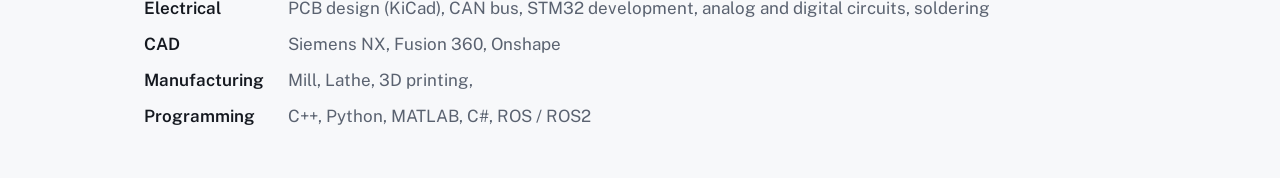
==== commit 40ede93c: "Bruh" ====
--- a/index.html
+++ b/index.html
@@ -1,185 +1,217 @@
 <!DOCTYPE html>
 <html lang="en">
+
 <head>
-<meta charset="utf-8">
-<meta name="viewport" content="width=device-width, initial-scale=1">
-<title>Sam Tarr | Mechanical &amp; Electrical Engineering</title>
-<meta name="description" content="Sam Tarr's portfolio">
-<link rel="preconnect" href="https://fonts.googleapis.com">
-<link rel="preconnect" href="https://fonts.gstatic.com" crossorigin>
-<link href="https://fonts.googleapis.com/css2?family=Newsreader:opsz,wght@6..72,500;6..72,600&family=Public+Sans:wght@400;500;600&display=swap" rel="stylesheet">
-<link rel="stylesheet" href="styles.css">
+  <meta charset="utf-8">
+  <meta name="viewport" content="width=device-width, initial-scale=1">
+  <title>Sam Tarr | Mechanical &amp; Electrical Engineering</title>
+  <meta name="description" content="Sam Tarr's portfolio">
+  <link rel="preconnect" href="https://fonts.googleapis.com">
+  <link rel="preconnect" href="https://fonts.gstatic.com" crossorigin>
+  <link
+    href="https://fonts.googleapis.com/css2?family=Newsreader:opsz,wght@6..72,500;6..72,600&family=Public+Sans:wght@400;500;600&display=swap"
+    rel="stylesheet">
+  <link rel="stylesheet" href="styles.css">
 </head>
+
 <body>
-<main>
-
-<header class="hero">
-  <div class="text">
-    <h1>Hi I&rsquo;m <span class="name">Sam.</span></h1>
-    <p class="lede">I build and test electronics and hardware.</p>
-    <p class="bio">I'm a mechanical engineering student at the University of Rochester. I spent last summer on the Vehicle Integration Test & Evaluation team at Aurora Innovation. I'm currently the Electronics and Data Acquisition lead for University of Rochester Yellowjacket Racing.</p>
-    <div class="actions">
-      <a class="icon" href="https://github.com/Vespertilo" aria-label="GitHub" target="_blank" rel="noopener">
-        <svg viewBox="0 0 16 16" aria-hidden="true"><path d="M8 0C3.58 0 0 3.58 0 8c0 3.54 2.29 6.53 5.47 7.59.4.07.55-.17.55-.38 0-.19-.01-.82-.01-1.49-2.01.37-2.53-.49-2.69-.94-.09-.23-.48-.94-.82-1.13-.28-.15-.68-.52-.01-.53.63-.01 1.08.58 1.23.82.72 1.21 1.87.87 2.33.66.07-.52.28-.87.51-1.07-1.78-.2-3.64-.89-3.64-3.95 0-.87.31-1.59.82-2.15-.08-.2-.36-1.02.08-2.12 0 0 .67-.21 2.2.82.64-.18 1.32-.27 2-.27.68 0 1.36.09 2 .27 1.53-1.04 2.2-.82 2.2-.82.44 1.1.16 1.92.08 2.12.51.56.82 1.27.82 2.15 0 3.07-1.87 3.75-3.65 3.95.29.25.54.73.54 1.48 0 1.07-.01 1.93-.01 2.2 0 .21.15.46.55.38A8.013 8.013 0 0016 8c0-4.42-3.58-8-8-8z"/></svg>
-      </a>
-      <a class="icon" href="https://linkedin.com/in/sam-tarr" aria-label="LinkedIn" target="_blank" rel="noopener">
-        <svg viewBox="0 0 24 24" aria-hidden="true"><path d="M20.447 20.452h-3.554v-5.569c0-1.328-.027-3.037-1.852-3.037-1.853 0-2.136 1.445-2.136 2.939v5.667H9.351V9h3.414v1.561h.046c.477-.9 1.637-1.85 3.37-1.85 3.601 0 4.267 2.37 4.267 5.455v6.286zM5.337 7.433c-1.144 0-2.063-.926-2.063-2.065 0-1.138.92-2.063 2.063-2.063 1.14 0 2.064.925 2.064 2.063 0 1.139-.925 2.065-2.064 2.065zm1.782 13.019H3.555V9h3.564v11.452zM22.225 0H1.771C.792 0 0 .774 0 1.729v20.542C0 23.227.792 24 1.771 24h20.451C23.2 24 24 23.227 24 22.271V1.729C24 .774 23.2 0 22.222 0h.003z"/></svg>
-      </a>
-      <a class="btn" href="resume.html">Resume</a>
+  <main>
+
+    <header class="hero">
+      <div class="text">
+        <h1>Hi I&rsquo;m <span class="name">Sam.</span></h1>
+        <p class="lede">I build and test electronics and hardware.</p>
+        <p class="bio">I'm a mechanical engineering student at the University of Rochester. I spent last summer on the
+          Vehicle Integration Test & Evaluation team at Aurora Innovation. I'm currently the Electronics and Data
+          Acquisition lead for University of Rochester Yellowjacket Racing.</p>
+        <div class="actions">
+          <a class="icon" href="https://github.com/Vespertilo" aria-label="GitHub" target="_blank" rel="noopener">
+            <svg viewBox="0 0 16 16" aria-hidden="true">
+              <path
+                d="M8 0C3.58 0 0 3.58 0 8c0 3.54 2.29 6.53 5.47 7.59.4.07.55-.17.55-.38 0-.19-.01-.82-.01-1.49-2.01.37-2.53-.49-2.69-.94-.09-.23-.48-.94-.82-1.13-.28-.15-.68-.52-.01-.53.63-.01 1.08.58 1.23.82.72 1.21 1.87.87 2.33.66.07-.52.28-.87.51-1.07-1.78-.2-3.64-.89-3.64-3.95 0-.87.31-1.59.82-2.15-.08-.2-.36-1.02.08-2.12 0 0 .67-.21 2.2.82.64-.18 1.32-.27 2-.27.68 0 1.36.09 2 .27 1.53-1.04 2.2-.82 2.2-.82.44 1.1.16 1.92.08 2.12.51.56.82 1.27.82 2.15 0 3.07-1.87 3.75-3.65 3.95.29.25.54.73.54 1.48 0 1.07-.01 1.93-.01 2.2 0 .21.15.46.55.38A8.013 8.013 0 0016 8c0-4.42-3.58-8-8-8z" />
+            </svg>
+          </a>
+          <a class="icon" href="https://linkedin.com/in/sam-tarr" aria-label="LinkedIn" target="_blank" rel="noopener">
+            <svg viewBox="0 0 24 24" aria-hidden="true">
+              <path
+                d="M20.447 20.452h-3.554v-5.569c0-1.328-.027-3.037-1.852-3.037-1.853 0-2.136 1.445-2.136 2.939v5.667H9.351V9h3.414v1.561h.046c.477-.9 1.637-1.85 3.37-1.85 3.601 0 4.267 2.37 4.267 5.455v6.286zM5.337 7.433c-1.144 0-2.063-.926-2.063-2.065 0-1.138.92-2.063 2.063-2.063 1.14 0 2.064.925 2.064 2.063 0 1.139-.925 2.065-2.064 2.065zm1.782 13.019H3.555V9h3.564v11.452zM22.225 0H1.771C.792 0 0 .774 0 1.729v20.542C0 23.227.792 24 1.771 24h20.451C23.2 24 24 23.227 24 22.271V1.729C24 .774 23.2 0 22.222 0h.003z" />
+            </svg>
+          </a>
+          <a class="btn" href="resume.html">Resume</a>
+        </div>
+      </div>
+      <figure class="avatar empty">
+        <img src="Assets/Images/profile.jpg" alt="Photo of Sam" onload="this.parentNode.classList.remove('empty')"
+          onerror="this.parentNode.classList.add('empty')">
+      </figure>
+    </header>
+
+    <section aria-labelledby="projects-h">
+      <h2 id="projects-h">Projects</h2>
+      <div class="grid" id="grid"></div>
+    </section>
+
+    <section aria-labelledby="skills-h">
+      <h2 id="skills-h">Skills</h2>
+      <dl class="skills">
+        <dt>Electrical</dt>
+        <dd>PCB design (KiCad), CAN bus, STM32 development, analog and digital circuits, soldering</dd>
+        <dt>CAD</dt>
+        <dd>Siemens NX, Fusion 360, Onshape</dd>
+        <dt>Manufacturing</dt>
+        <dd>Mill, Lathe, 3D printing, </dd>
+        <dt>Programming</dt>
+        <dd>C++, Python, MATLAB, C#, ROS / ROS2</dd>
+      </dl>
+    </section>
+
+  </main>
+
+  <dialog id="modal" aria-labelledby="m-title">
+    <button class="close" id="m-close" aria-label="Close">&times;</button>
+    <div class="m-body">
+      <div>
+        <div class="m-stage" id="m-stage">
+          <img id="m-img" alt="">
+          <div class="m-empty" id="m-empty"></div>
+          <button class="nav-btn prev" id="m-prev" aria-label="Previous photo">&lsaquo;</button>
+          <button class="nav-btn next" id="m-next" aria-label="Next photo">&rsaquo;</button>
+        </div>
+        <div class="dots" id="m-dots"></div>
+      </div>
+      <div class="m-text">
+        <h2 id="m-title"></h2>
+        <p class="res" id="m-res"></p>
+        <p id="m-text"></p>
+        <p class="tags" id="m-tags"></p>
+      </div>
     </div>
-  </div>
-  <figure class="avatar empty">
-    <img src="Assets/Images/profile.jpg" alt="Photo of Sam Tarr" onload="this.parentNode.classList.remove('empty')" onerror="this.parentNode.classList.add('empty')">
-  </figure>
-</header>
-
-<section aria-labelledby="projects-h">
-  <h2 id="projects-h">Projects</h2>
-  <div class="grid" id="grid"></div>
-</section>
-
-<section aria-labelledby="skills-h">
-  <h2 id="skills-h">Skills</h2>
-  <dl class="skills">
-    <dt>Electrical</dt><dd>PCB design (KiCad), CAN bus, STM32, Teensy, analog and digital circuits, soldering</dd>
-    <dt>Programming</dt><dd>C++, Python, MATLAB, C#, ROS / ROS2</dd>
-    <dt>CAD</dt><dd>Siemens NX, Fusion 360, Onshape</dd>
-    <dt>Manufacturing</dt><dd>3D printing, laser cutting, hand tools</dd>
-  </dl>
-</section>
-
-</main>
-
-<dialog id="modal" aria-labelledby="m-title">
-  <button class="close" id="m-close" aria-label="Close">&times;</button>
-  <div class="m-body">
-    <div>
-      <div class="m-stage" id="m-stage">
-        <img id="m-img" alt="">
-        <div class="m-empty" id="m-empty"></div>
-        <button class="nav-btn prev" id="m-prev" aria-label="Previous photo">&lsaquo;</button>
-        <button class="nav-btn next" id="m-next" aria-label="Next photo">&rsaquo;</button>
-      </div>
-      <div class="dots" id="m-dots"></div>
-    </div>
-    <div class="m-text">
-      <h2 id="m-title"></h2>
-      <p class="res" id="m-res"></p>
-      <p id="m-text"></p>
-      <p class="tags" id="m-tags"></p>
-    </div>
-  </div>
-</dialog>
-
-<script>
-const IMG = 'Assets/Images/';
-const PROJECTS = [
-  { title: 'Drivetrain Data Acquisition',
-    result: 'Cut our 100m acceleration time by 0.200 s',
-    text: 'I took a CVT data acquisition system from a breadboard on a test bench to a custom KiCad PCB over three design iterations. The final board ran for over two hours. The telemetry let me build MATLAB tools to optimize the transmission shift curve, and the system now supports our full vehicle dynamic model.',
-    tags: 'Teensy 4.1, C++, KiCad, MATLAB',
-    imgs: ['cvt-daq-1.jpg','cvt-daq-2.jpg','cvt-daq-3.jpg'] },
-  { title: 'Vehicle Integration Test & Evaluation at Aurora',
-    result: 'Saved the team 20+ hours per testing cycle',
-    text: 'On the vehicle integration test and evaluation team for the Aurora Driver 2.0 release, I created/updated 30+ test plans, validated results from on-track testing, and built tools to speed up post-test analysis. I also moved a subset of track tests into an offline simulation environment to cut down on time on the track.',
-    tags: 'Test planning, data analysis, simulation',
-    imgs: ['aurora-1.jpg','aurora-2.jpg'] },
-  { title: 'Wheel Force Transducer Testing',
-    result: 'Measured real wheel load cases in on track tests',
-    text: 'I set up and helped lead a testing cycle with a Michigan Scientific Wheel Force Transducer to measure the forces and moments on a wheel. We collected data from four linear potentiometers on the shocks at the same time, which gave us a second measurement to validate our load cases against.',
-    tags: 'Wheel force transducer, linear potentiometers, data validation',
-    imgs: ['wft-1.jpg','wft-2.jpg','wft-3.jpg'] },
-  { title: 'Modular CAN Bus Data Acquisition',
-    result: 'In development as subsystem lead',
-    text: 'A modular system on custom STM32 hardware, built to survive vibration, mud, moisture, and EMI. I chose CAN bus for noise resistance and am designing the enclosures to the IP67 waterproof standard.',
-    tags: 'STM32, CAN bus, PCB design, IP67 enclosures',
-    imgs: ['can-daq-1.jpg','can-daq-2.jpg','can-daq-3.jpg'] },
-  { title: 'Steering Wheel With Live Display',
-    result: 'Designed, analyzed, and manufactured end to end',
-    text: 'My subsystem owns the steering wheel this year. It holds a 4.3\u2033 display showing live data to the driver and a custom quick release. I designed it in NX and analyzed it for the loads the driver and the car produce on track.',
-    tags: 'Siemens NX, structural analysis, embedded display',
-    imgs: ['steering-wheel-1.jpg','steering-wheel-2.jpg','steering-wheel-3.jpg'] },
-  { title: 'Model rocket',
-    result: '1,500 ft apogee at Mach 0.6',
-    text: 'Led a launch that reached 1,500 feet at Mach 0.6. I calculated the aerodynamic forces for stability, designed the fin can and nose cone in Fusion 360 and 3D printed them, wired a fail-safe launch controller, and built a portable launch pad.',
-    tags: 'Fusion 360, 3D printing, launch controller',
-    imgs: ['rocket-1.jpg','rocket-2.jpg','rocket-3.jpg'] },
-  { title: 'Self-balancing inverted pendulum',
-    result: 'Built from scratch for a STEM symposium',
-    text: 'Designed the pendulum from scratch in Fusion 360 and implemented a PID controller in C++ to balance it.',
-    tags: 'Fusion 360, C++, PID control',
-    imgs: ['pendulum-1.jpg','pendulum-2.jpg'] }
-];
-
-const $ = id => document.getElementById(id);
-const exists = src => new Promise(r => { const i = new Image(); i.onload = () => r(true); i.onerror = () => r(false); i.src = src; });
-const grid = $('grid'), modal = $('modal');
-let cur = null, idx = 0;
-
-PROJECTS.forEach((p, i) => {
-  p.ok = [];
-  const b = document.createElement('button');
-  b.className = 'card';
-  b.setAttribute('aria-haspopup', 'dialog');
-  b.innerHTML = '<div class="thumb empty"><img alt=""></div><div class="info"><h3></h3><p class="res"></p></div>';
-  b.querySelector('h3').textContent = p.title;
-  b.querySelector('.res').textContent = p.result;
-  b.addEventListener('click', () => open(i));
-  grid.appendChild(b);
-  Promise.all(p.imgs.map(n => exists(IMG + n))).then(r => {
-    p.ok = p.imgs.filter((_, k) => r[k]).map(n => IMG + n);
-    if (p.ok.length) {
-      const t = b.querySelector('.thumb');
-      t.querySelector('img').src = p.ok[0];
-      t.classList.remove('empty');
+  </dialog>
+
+  <script>
+    const IMG = 'Assets/Images/';
+    const PROJECTS = [
+      {
+        title: 'Vehicle Integration Test & Evaluation at Aurora',
+        result: 'Worked as a test engineer, creating test plans and validating test results. Also built multiple bespoke tools to streamline post-test analysis process.',
+        text: 'On the vehicle integration test and evaluation team for the Aurora Driver 2.0 release, I created/updated 30+ test plans, validated results from on-track testing, and built tools to speed up post-test analysis. I also moved a subset of track tests into an offline simulation environment to cut down on time on the track.',
+        tags: 'Test planning, data analysis, simulation',
+        imgs: ['aurora-1.jpg', 'aurora-2.jpg']
+      },
+      {
+        title: 'Drivetrain Data Acquisition',
+        result: 'Designed and built a data acquisition board that collects RPM data on our Baja car\'s transmission.',
+        text: 'I designed a custom PCB in KiCad to measure engine RPM and CVT secondary RPM. The shift data is currently being used to tune our CVT for YJR \'27.',
+        tags: 'Teensy 4.1, C++, KiCad, MATLAB',
+        imgs: ['cvt-daq-1.jpg', 'cvt-daq-2.jpg', 'cvt-daq-3.jpg', 'cvt-daq-4.jpg']
+      },
+      {
+        title: 'Wheel Force Transducer Testing',
+        result: 'Developed test plans for the Wheel Force Transducer and ran testing to collect load cases to aid with the development of YJR \'27.',
+        text: 'I set up and helped lead a testing cycle with a Michigan Scientific Wheel Force Transducer to measure the forces and moments on a wheel. We collected data from four linear potentiometers on the shocks simultaneously, which allowed us to validate our data.',
+        tags: 'Wheel force transducer, linear potentiometers, data validation',
+        imgs: ['wft-1.jpg', 'wft-2.jpg', 'wft-3.jpg']
+      },
+      {
+        title: 'YJR \'27 Steering Wheel',
+        result: 'Designed, analyzed, and currently manufacturing',
+        text: 'Designed the wheel for University of Rochester Baja SAE\'s 2027 car in NX, containing a 4.3\u2033 display and custom PCB with an STM32. Capable of displaying live sensor data to the driver that it recieves over CAN bus. FEA was done to ensure it is strong enough for use during competition. A custom quick release was also designed and prototyped.',
+        tags: 'Siemens NX, FEA, Enclosure Design, Embedded Systems',
+        imgs: ['steering-wheel-1.jpg', 'steering-wheel-2.jpg', 'steering-wheel-3.jpg']
+      },
+      {
+        title: 'Modular CAN Bus Data Acquisition',
+        result: 'STM32 Based CAN Bus modular DAQ system that allows for collecting data from new sensors in minutes.',
+        text: 'A modular system built on a custom STM32 PCB. There are multiple CAN bus nodes throughout the car, each of them having sensors in its proximity wired.',
+        tags: 'STM32 development, CAN bus, PCB design, Enclosure Design',
+        imgs: ['can-daq-1.jpg', 'can-daq-2.jpg', 'can-daq-3.jpg']
+      },
+      {
+        title: 'Model rocket',
+        result: '1,500 ft apogee at Mach 0.6',
+        text: 'Led a launch that reached 1,500 feet at Mach 0.6. I calculated the aerodynamic forces for stability, designed the fin can and nose cone in Fusion 360 and 3D printed them, wired a fail-safe launch controller, and built a portable launch pad.',
+        tags: 'Fusion 360, 3D printing, launch controller',
+        imgs: ['rocket-1.jpg', 'rocket-2.jpg', 'rocket-3.jpg']
+      },
+      {
+        title: 'Self-balancing inverted pendulum',
+        result: 'Built from scratch for a STEM symposium',
+        text: 'Designed the pendulum from scratch in Fusion 360 and implemented a PID controller in C++ to balance it.',
+        tags: 'Fusion 360, C++, PID control',
+        imgs: ['pendulum-1.jpg', 'pendulum-2.jpg']
+      }
+    ];
+
+    const $ = id => document.getElementById(id);
+    const exists = src => new Promise(r => { const i = new Image(); i.onload = () => r(true); i.onerror = () => r(false); i.src = src; });
+    const grid = $('grid'), modal = $('modal');
+    let cur = null, idx = 0;
+
+    PROJECTS.forEach((p, i) => {
+      p.ok = [];
+      const b = document.createElement('button');
+      b.className = 'card';
+      b.setAttribute('aria-haspopup', 'dialog');
+      b.innerHTML = '<div class="thumb empty"><img alt=""></div><div class="info"><h3></h3><p class="res"></p></div>';
+      b.querySelector('h3').textContent = p.title;
+      b.querySelector('.res').textContent = p.result;
+      b.addEventListener('click', () => open(i));
+      grid.appendChild(b);
+      Promise.all(p.imgs.map(n => exists(IMG + n))).then(r => {
+        p.ok = p.imgs.filter((_, k) => r[k]).map(n => IMG + n);
+        if (p.ok.length) {
+          const t = b.querySelector('.thumb');
+          t.querySelector('img').src = p.ok[0];
+          t.classList.remove('empty');
+        }
+      });
+    });
+
+    function show(n) {
+      const p = PROJECTS[cur], list = p.ok, stage = $('m-stage');
+      stage.classList.toggle('none', !list.length);
+      stage.classList.toggle('single', list.length === 1);
+      if (!list.length) {
+        $('m-empty').textContent = 'Add photos to ' + IMG + ' (' + p.imgs.join(', ') + ')';
+        $('m-dots').innerHTML = '';
+        return;
+      }
+      idx = (n + list.length) % list.length;
+      $('m-img').src = list[idx];
+      $('m-img').alt = p.title + ', photo ' + (idx + 1) + ' of ' + list.length;
+      const dots = $('m-dots');
+      dots.innerHTML = '';
+      if (list.length > 1) list.forEach((_, k) => {
+        const d = document.createElement('button');
+        d.setAttribute('aria-label', 'Photo ' + (k + 1));
+        if (k === idx) d.setAttribute('aria-current', 'true');
+        d.addEventListener('click', () => show(k));
+        dots.appendChild(d);
+      });
     }
-  });
-});
-
-function show(n) {
-  const p = PROJECTS[cur], list = p.ok, stage = $('m-stage');
-  stage.classList.toggle('none', !list.length);
-  stage.classList.toggle('single', list.length === 1);
-  if (!list.length) {
-    $('m-empty').textContent = 'Add photos to ' + IMG + ' (' + p.imgs.join(', ') + ')';
-    $('m-dots').innerHTML = '';
-    return;
-  }
-  idx = (n + list.length) % list.length;
-  $('m-img').src = list[idx];
-  $('m-img').alt = p.title + ', photo ' + (idx + 1) + ' of ' + list.length;
-  const dots = $('m-dots');
-  dots.innerHTML = '';
-  if (list.length > 1) list.forEach((_, k) => {
-    const d = document.createElement('button');
-    d.setAttribute('aria-label', 'Photo ' + (k + 1));
-    if (k === idx) d.setAttribute('aria-current', 'true');
-    d.addEventListener('click', () => show(k));
-    dots.appendChild(d);
-  });
-}
-
-function open(i) {
-  cur = i; idx = 0;
-  const p = PROJECTS[i];
-  $('m-title').textContent = p.title;
-  $('m-res').textContent = p.result;
-  $('m-text').textContent = p.text;
-  $('m-tags').textContent = p.tags;
-  show(0);
-  document.documentElement.classList.add('lock');
-  modal.showModal();
-}
-
-$('m-prev').addEventListener('click', () => show(idx - 1));
-$('m-next').addEventListener('click', () => show(idx + 1));
-$('m-close').addEventListener('click', () => modal.close());
-modal.addEventListener('click', e => { if (e.target === modal) modal.close(); });
-modal.addEventListener('close', () => document.documentElement.classList.remove('lock'));
-modal.addEventListener('keydown', e => {
-  if (e.key === 'ArrowLeft') show(idx - 1);
-  if (e.key === 'ArrowRight') show(idx + 1);
-});
-</script>
+
+    function open(i) {
+      cur = i; idx = 0;
+      const p = PROJECTS[i];
+      $('m-title').textContent = p.title;
+      $('m-res').textContent = p.result;
+      $('m-text').textContent = p.text;
+      $('m-tags').textContent = p.tags;
+      show(0);
+      document.documentElement.classList.add('lock');
+      modal.showModal();
+    }
+
+    $('m-prev').addEventListener('click', () => show(idx - 1));
+    $('m-next').addEventListener('click', () => show(idx + 1));
+    $('m-close').addEventListener('click', () => modal.close());
+    modal.addEventListener('click', e => { if (e.target === modal) modal.close(); });
+    modal.addEventListener('close', () => document.documentElement.classList.remove('lock'));
+    modal.addEventListener('keydown', e => {
+      if (e.key === 'ArrowLeft') show(idx - 1);
+      if (e.key === 'ArrowRight') show(idx + 1);
+    });
+  </script>
 </body>
-</html>
+
+</html>
--- a/styles.css
+++ b/styles.css
@@ -4,7 +4,7 @@
   --sans:'Public Sans',system-ui,-apple-system,'Segoe UI',Roboto,sans-serif;
 }
 @media (prefers-color-scheme:dark){
-  :root{--bg:#10141a; --ink:#e9edf3; --muted:#9aa4b2; --line:#262d38; --accent:#7fa8dc; --name:#7fa8dc; --card:#161b23; --ph:#1c232d}
+  :root{--bg:#10141a; --ink:#e9edf3; --muted:#9aa4b2; --line:#262d38; --accent:#a4c1e7; --name:#a5c5da; --card:#161b23; --ph:#1c232d}
 }
 *{box-sizing:border-box}
 html{scroll-behavior:smooth}
@@ -58,7 +58,7 @@
 dialog::backdrop{background:rgba(10,14,20,.6)}
 .m-body{display:grid;grid-template-columns:1.25fr 1fr;gap:28px;padding:24px}
 .m-stage{position:relative;aspect-ratio:4/3;background:var(--ph);border-radius:6px;overflow:hidden}
-.m-stage img{width:100%;height:100%;object-fit:cover;display:block}
+.m-stage img{width:100%;height:100%;object-fit:contain;display:block}
 .m-empty{position:absolute;inset:0;display:none;place-items:center;padding:20px;text-align:center;color:var(--muted);font-size:.9rem}
 .m-stage.none .m-empty{display:grid}
 .m-stage.none img{display:none}
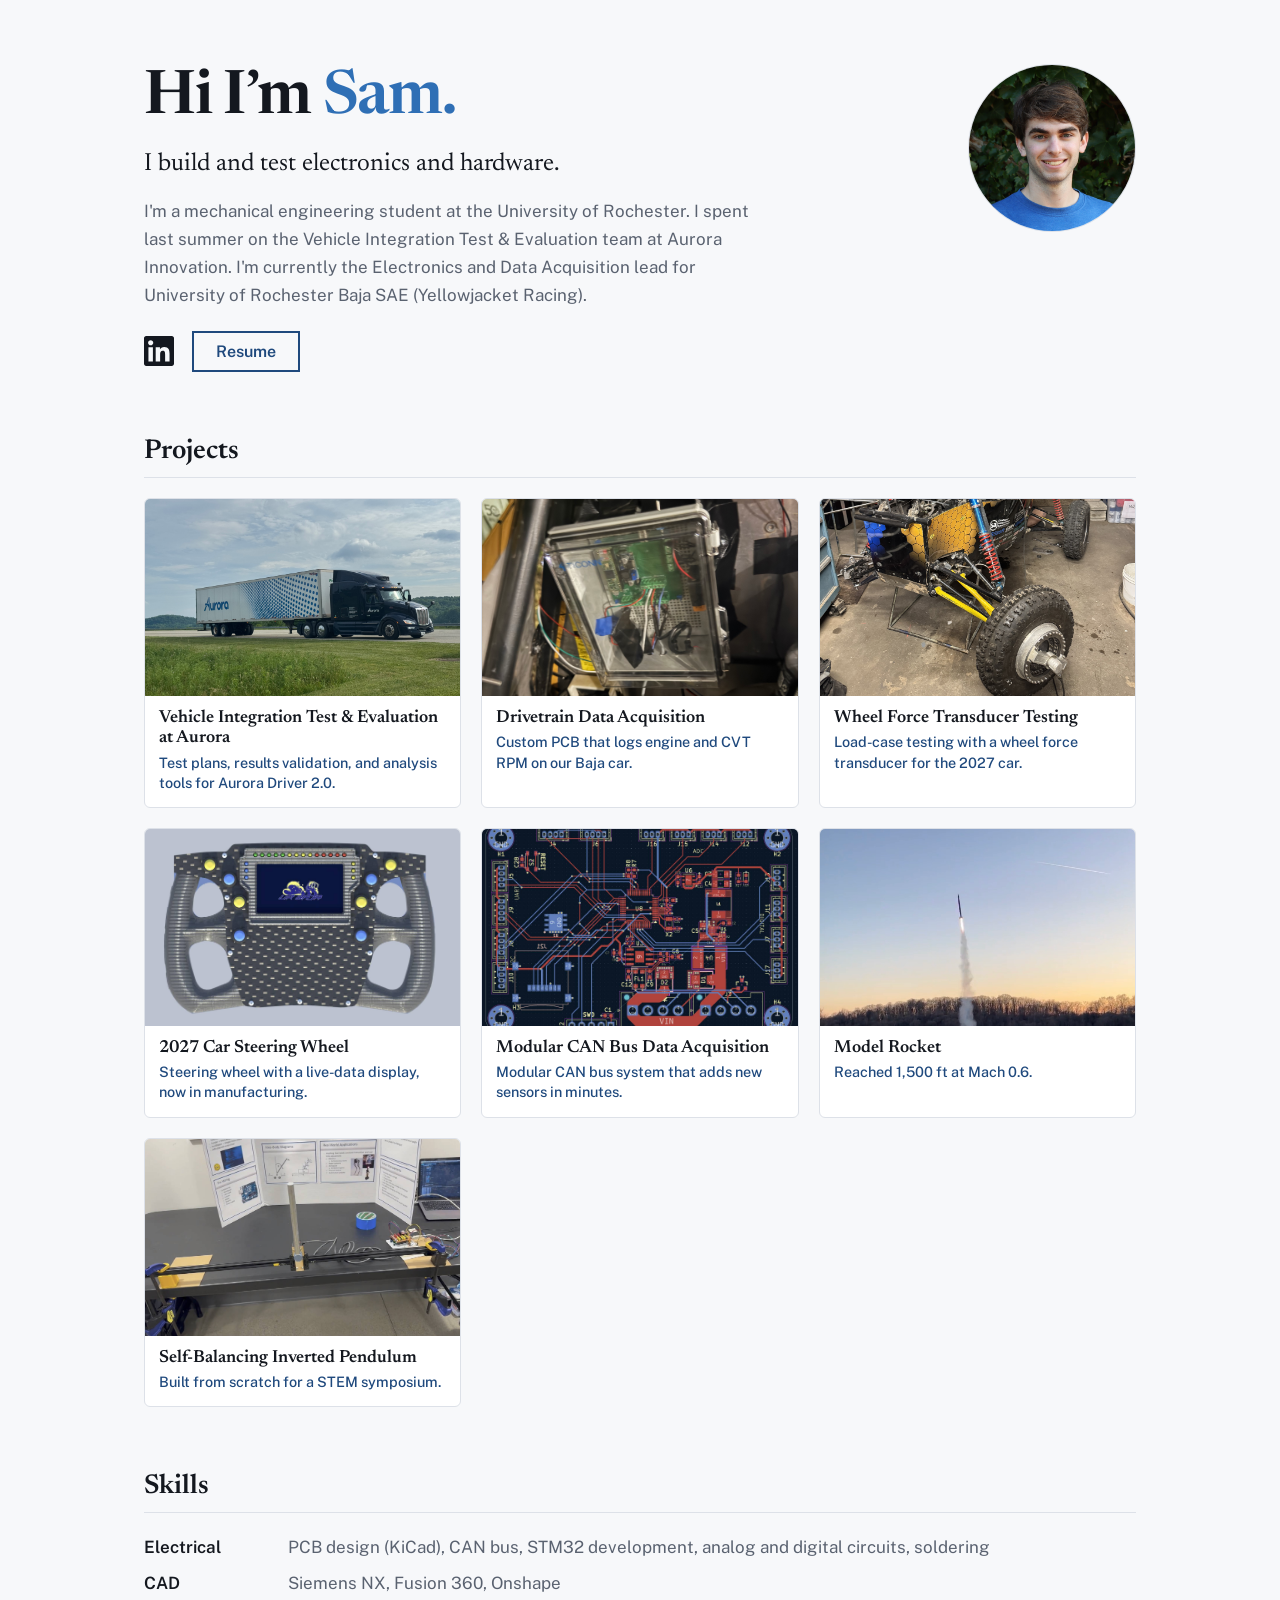
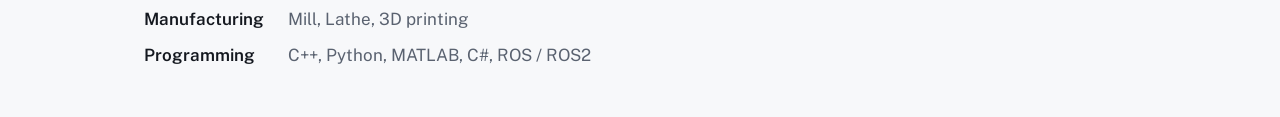
==== commit 81d38e14: "Change :D" ====
--- a/index.html
+++ b/index.html
@@ -23,21 +23,15 @@
         <p class="lede">I build and test electronics and hardware.</p>
         <p class="bio">I'm a mechanical engineering student at the University of Rochester. I spent last summer on the
           Vehicle Integration Test & Evaluation team at Aurora Innovation. I'm currently the Electronics and Data
-          Acquisition lead for University of Rochester Yellowjacket Racing.</p>
+          Acquisition lead for University of Rochester Baja SAE (Yellowjacket Racing).</p>
         <div class="actions">
-          <a class="icon" href="https://github.com/Vespertilo" aria-label="GitHub" target="_blank" rel="noopener">
-            <svg viewBox="0 0 16 16" aria-hidden="true">
-              <path
-                d="M8 0C3.58 0 0 3.58 0 8c0 3.54 2.29 6.53 5.47 7.59.4.07.55-.17.55-.38 0-.19-.01-.82-.01-1.49-2.01.37-2.53-.49-2.69-.94-.09-.23-.48-.94-.82-1.13-.28-.15-.68-.52-.01-.53.63-.01 1.08.58 1.23.82.72 1.21 1.87.87 2.33.66.07-.52.28-.87.51-1.07-1.78-.2-3.64-.89-3.64-3.95 0-.87.31-1.59.82-2.15-.08-.2-.36-1.02.08-2.12 0 0 .67-.21 2.2.82.64-.18 1.32-.27 2-.27.68 0 1.36.09 2 .27 1.53-1.04 2.2-.82 2.2-.82.44 1.1.16 1.92.08 2.12.51.56.82 1.27.82 2.15 0 3.07-1.87 3.75-3.65 3.95.29.25.54.73.54 1.48 0 1.07-.01 1.93-.01 2.2 0 .21.15.46.55.38A8.013 8.013 0 0016 8c0-4.42-3.58-8-8-8z" />
-            </svg>
-          </a>
           <a class="icon" href="https://linkedin.com/in/sam-tarr" aria-label="LinkedIn" target="_blank" rel="noopener">
             <svg viewBox="0 0 24 24" aria-hidden="true">
               <path
                 d="M20.447 20.452h-3.554v-5.569c0-1.328-.027-3.037-1.852-3.037-1.853 0-2.136 1.445-2.136 2.939v5.667H9.351V9h3.414v1.561h.046c.477-.9 1.637-1.85 3.37-1.85 3.601 0 4.267 2.37 4.267 5.455v6.286zM5.337 7.433c-1.144 0-2.063-.926-2.063-2.065 0-1.138.92-2.063 2.063-2.063 1.14 0 2.064.925 2.064 2.063 0 1.139-.925 2.065-2.064 2.065zm1.782 13.019H3.555V9h3.564v11.452zM22.225 0H1.771C.792 0 0 .774 0 1.729v20.542C0 23.227.792 24 1.771 24h20.451C23.2 24 24 23.227 24 22.271V1.729C24 .774 23.2 0 22.222 0h.003z" />
             </svg>
           </a>
-          <a class="btn" href="resume.html">Resume</a>
+          <a class="btn" href="Assets/Sam_Tarr_Resume.pdf" target="_blank" rel="noopener">Resume</a>
         </div>
       </div>
       <figure class="avatar empty">
@@ -59,7 +53,7 @@
         <dt>CAD</dt>
         <dd>Siemens NX, Fusion 360, Onshape</dd>
         <dt>Manufacturing</dt>
-        <dd>Mill, Lathe, 3D printing, </dd>
+        <dd>Mill, Lathe, 3D printing</dd>
         <dt>Programming</dt>
         <dd>C++, Python, MATLAB, C#, ROS / ROS2</dd>
       </dl>
@@ -81,7 +75,6 @@
       </div>
       <div class="m-text">
         <h2 id="m-title"></h2>
-        <p class="res" id="m-res"></p>
         <p id="m-text"></p>
         <p class="tags" id="m-tags"></p>
       </div>
@@ -92,53 +85,53 @@
     const IMG = 'Assets/Images/';
     const PROJECTS = [
       {
-        title: 'Vehicle Integration Test & Evaluation at Aurora',
-        result: 'Worked as a test engineer, creating test plans and validating test results. Also built multiple bespoke tools to streamline post-test analysis process.',
-        text: 'On the vehicle integration test and evaluation team for the Aurora Driver 2.0 release, I created/updated 30+ test plans, validated results from on-track testing, and built tools to speed up post-test analysis. I also moved a subset of track tests into an offline simulation environment to cut down on time on the track.',
-        tags: 'Test planning, data analysis, simulation',
-        imgs: ['aurora-1.jpg', 'aurora-2.jpg']
-      },
-      {
-        title: 'Drivetrain Data Acquisition',
-        result: 'Designed and built a data acquisition board that collects RPM data on our Baja car\'s transmission.',
-        text: 'I designed a custom PCB in KiCad to measure engine RPM and CVT secondary RPM. The shift data is currently being used to tune our CVT for YJR \'27.',
-        tags: 'Teensy 4.1, C++, KiCad, MATLAB',
-        imgs: ['cvt-daq-1.jpg', 'cvt-daq-2.jpg', 'cvt-daq-3.jpg', 'cvt-daq-4.jpg']
-      },
-      {
-        title: 'Wheel Force Transducer Testing',
-        result: 'Developed test plans for the Wheel Force Transducer and ran testing to collect load cases to aid with the development of YJR \'27.',
-        text: 'I set up and helped lead a testing cycle with a Michigan Scientific Wheel Force Transducer to measure the forces and moments on a wheel. We collected data from four linear potentiometers on the shocks simultaneously, which allowed us to validate our data.',
-        tags: 'Wheel force transducer, linear potentiometers, data validation',
-        imgs: ['wft-1.jpg', 'wft-2.jpg', 'wft-3.jpg']
-      },
-      {
-        title: 'YJR \'27 Steering Wheel',
-        result: 'Designed, analyzed, and currently manufacturing',
-        text: 'Designed the wheel for University of Rochester Baja SAE\'s 2027 car in NX, containing a 4.3\u2033 display and custom PCB with an STM32. Capable of displaying live sensor data to the driver that it recieves over CAN bus. FEA was done to ensure it is strong enough for use during competition. A custom quick release was also designed and prototyped.',
-        tags: 'Siemens NX, FEA, Enclosure Design, Embedded Systems',
-        imgs: ['steering-wheel-1.jpg', 'steering-wheel-2.jpg', 'steering-wheel-3.jpg']
-      },
-      {
-        title: 'Modular CAN Bus Data Acquisition',
-        result: 'STM32 Based CAN Bus modular DAQ system that allows for collecting data from new sensors in minutes.',
-        text: 'A modular system built on a custom STM32 PCB. There are multiple CAN bus nodes throughout the car, each of them having sensors in its proximity wired.',
-        tags: 'STM32 development, CAN bus, PCB design, Enclosure Design',
-        imgs: ['can-daq-1.jpg', 'can-daq-2.jpg', 'can-daq-3.jpg']
-      },
-      {
-        title: 'Model rocket',
-        result: '1,500 ft apogee at Mach 0.6',
-        text: 'Led a launch that reached 1,500 feet at Mach 0.6. I calculated the aerodynamic forces for stability, designed the fin can and nose cone in Fusion 360 and 3D printed them, wired a fail-safe launch controller, and built a portable launch pad.',
-        tags: 'Fusion 360, 3D printing, launch controller',
-        imgs: ['rocket-1.jpg', 'rocket-2.jpg', 'rocket-3.jpg']
-      },
-      {
-        title: 'Self-balancing inverted pendulum',
-        result: 'Built from scratch for a STEM symposium',
-        text: 'Designed the pendulum from scratch in Fusion 360 and implemented a PID controller in C++ to balance it.',
-        tags: 'Fusion 360, C++, PID control',
-        imgs: ['pendulum-1.jpg', 'pendulum-2.jpg']
+        title: "Vehicle Integration Test & Evaluation at Aurora",
+        summary: "Test plans, results validation, and analysis tools for Aurora Driver 2.0.",
+        text: "On the vehicle integration test and evaluation team for the Aurora Driver 2.0 release, I created and updated 30+ test plans and validated results from on-track testing. I built tools that streamlined post-test analysis, saving the team over 20 hours per testing cycle, and moved a subset of track tests into an offline simulation environment to cut down on time on the track.",
+        tags: "Test planning, data analysis, simulation",
+        imgs: ["aurora-1.jpg", "aurora-2.jpg"]
+      },
+      {
+        title: "Drivetrain Data Acquisition",
+        summary: "Custom PCB that logs engine and CVT RPM on our Baja car.",
+        text: "I designed a custom PCB in KiCad to measure engine RPM and CVT secondary RPM, taking it from a breadboard prototype to a finished board over three design iterations. The shift data helped cut our 100m acceleration time by over 0.200 s and is now being used to tune our CVT for the 2027 car.",
+        tags: "Teensy 4.1, C++, KiCad, MATLAB",
+        imgs: ["cvt-daq-1.jpg", "cvt-daq-2.jpg", "cvt-daq-3.jpg", "cvt-daq-4.jpg"]
+      },
+      {
+        title: "Wheel Force Transducer Testing",
+        summary: "Load-case testing with a wheel force transducer for the 2027 car.",
+        text: "I developed the test plans and helped lead a testing cycle with a Michigan Scientific Wheel Force Transducer, which measures the forces and moments on a wheel, to collect load cases for the development of the 2027 car. We also recorded four linear potentiometers on the shocks at the same time, which let us validate the data.",
+        tags: "Wheel force transducer, linear potentiometers, data validation",
+        imgs: ["wft-1.jpg", "wft-2.jpg", "wft-3.jpg"]
+      },
+      {
+        title: "2027 Car Steering Wheel",
+        summary: "Steering wheel with a live-data display, now in manufacturing.",
+        text: "I designed the steering wheel for University of Rochester Baja SAE’s 2027 car in NX. It holds a 4.3\u2033 display and a custom STM32 PCB that shows the driver live sensor data received over CAN bus. I ran FEA to confirm it is strong enough for competition, and designed and prototyped a custom quick release. The wheel is currently being manufactured.",
+        tags: "Siemens NX, FEA, Enclosure Design, Embedded Systems",
+        imgs: ["steering-wheel-1.jpg", "steering-wheel-2.jpg", "steering-wheel-3.jpg"]
+      },
+      {
+        title: "Modular CAN Bus Data Acquisition",
+        summary: "Modular CAN bus system that adds new sensors in minutes.",
+        text: "A modular data acquisition system built on a custom STM32 PCB. CAN bus nodes are placed throughout the car, and each node has the sensors near it wired in, so a new sensor can be added in minutes.",
+        tags: "STM32 development, CAN bus, PCB design, Enclosure Design",
+        imgs: ["can-daq-1.jpg", "can-daq-2.jpg", "can-daq-3.jpg"]
+      },
+      {
+        title: "Model Rocket",
+        summary: "Reached 1,500 ft at Mach 0.6.",
+        text: "I led a launch that reached 1,500 feet at Mach 0.6. I calculated the aerodynamic forces for stability, designed the fin can and nose cone in Fusion 360 and 3D printed them, wired a fail-safe launch controller, and built a portable launch pad.",
+        tags: "Fusion 360, 3D printing, launch controller",
+        imgs: ["rocket-1.jpg", "rocket-2.jpg", "rocket-3.jpg"]
+      },
+      {
+        title: "Self-Balancing Inverted Pendulum",
+        summary: "Built from scratch for a STEM symposium.",
+        text: "I designed the pendulum from scratch in Fusion 360 and implemented a PID controller in C++ to balance it.",
+        tags: "Fusion 360, C++, PID control",
+        imgs: ["pendulum-1.jpg", "pendulum-2.jpg"]
       }
     ];
 
@@ -154,7 +147,7 @@
       b.setAttribute('aria-haspopup', 'dialog');
       b.innerHTML = '<div class="thumb empty"><img alt=""></div><div class="info"><h3></h3><p class="res"></p></div>';
       b.querySelector('h3').textContent = p.title;
-      b.querySelector('.res').textContent = p.result;
+      b.querySelector('.res').textContent = p.summary;
       b.addEventListener('click', () => open(i));
       grid.appendChild(b);
       Promise.all(p.imgs.map(n => exists(IMG + n))).then(r => {
@@ -194,7 +187,6 @@
       cur = i; idx = 0;
       const p = PROJECTS[i];
       $('m-title').textContent = p.title;
-      $('m-res').textContent = p.result;
       $('m-text').textContent = p.text;
       $('m-tags').textContent = p.tags;
       show(0);
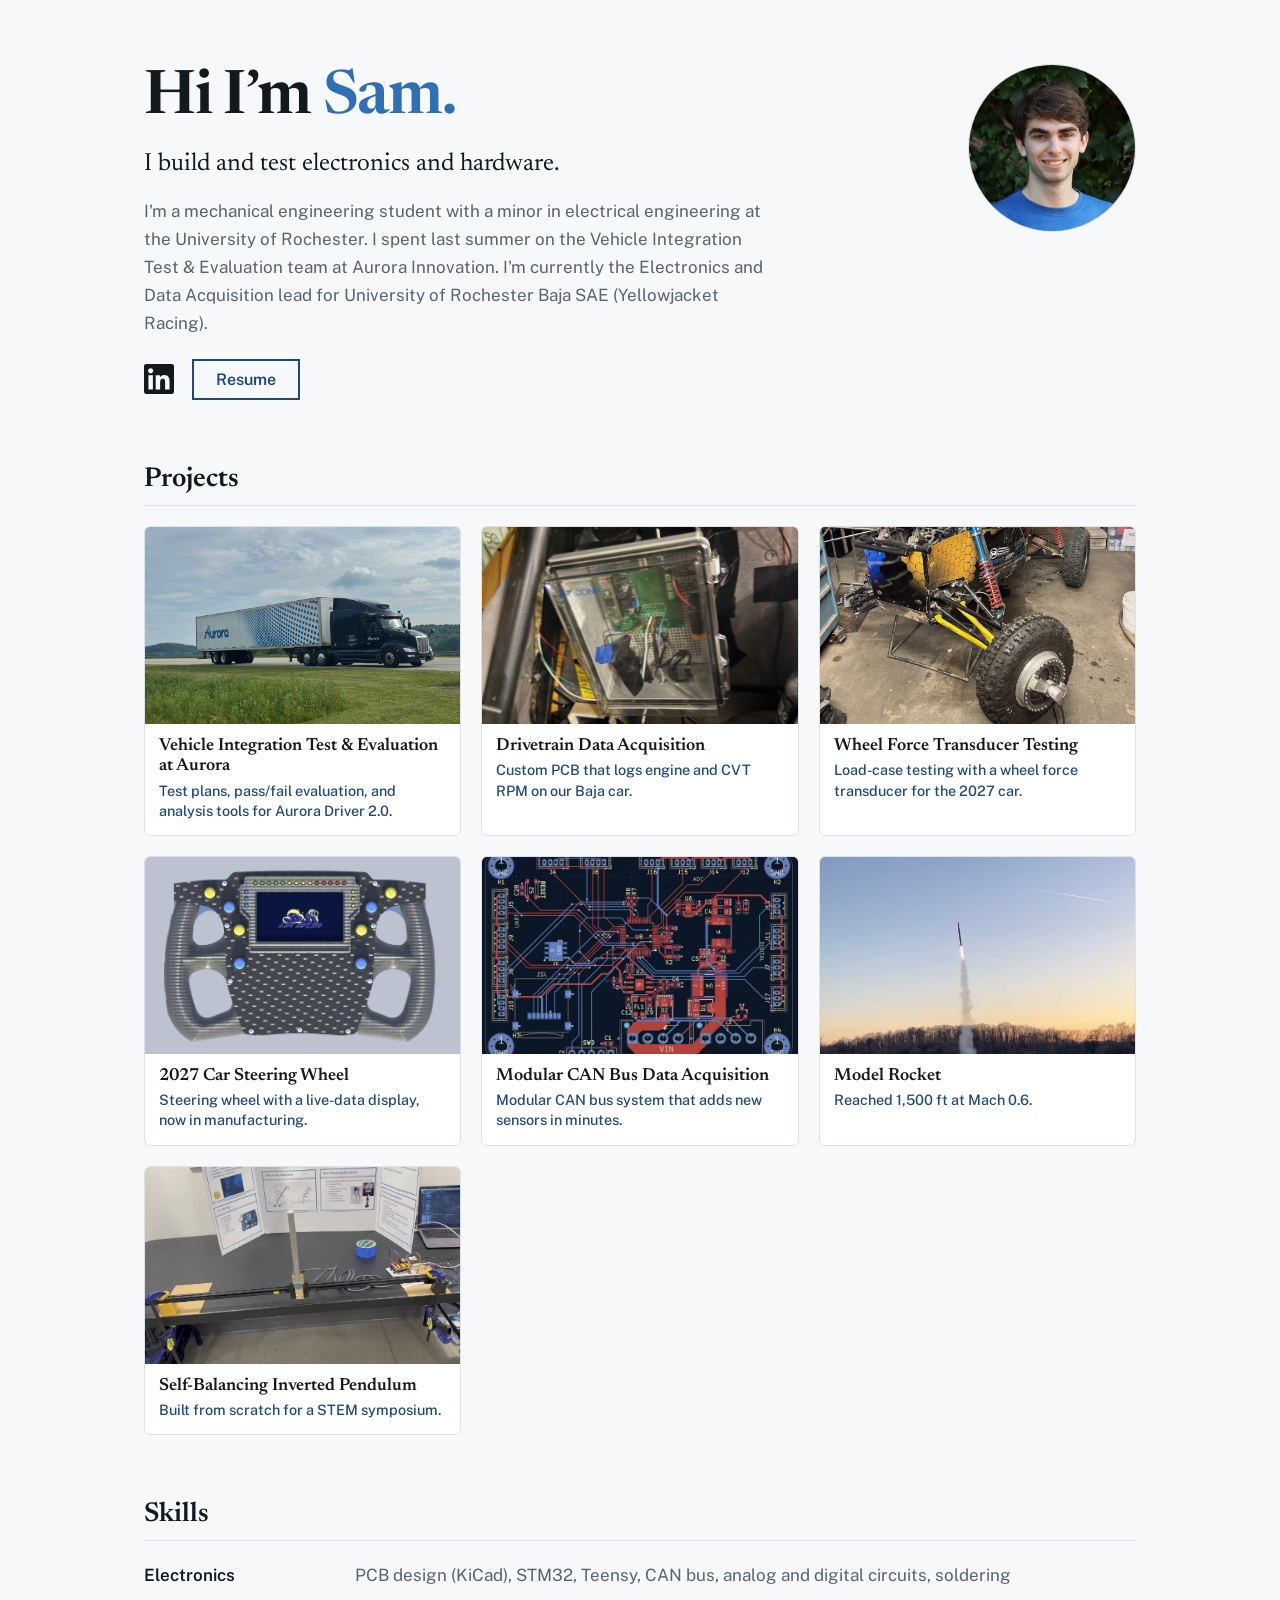
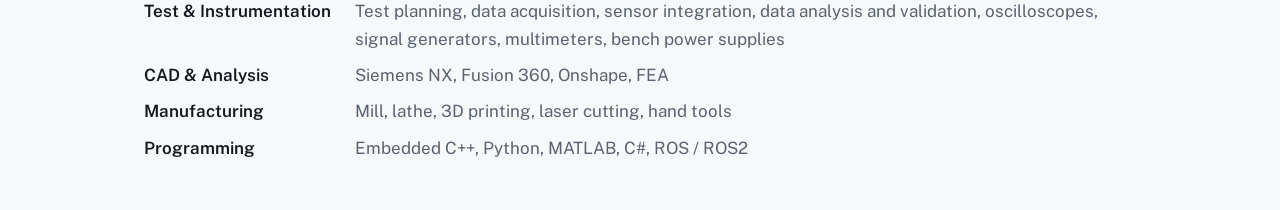
==== commit 4cd7c183: "buhhh" ====
--- a/index.html
+++ b/index.html
@@ -21,7 +21,7 @@
       <div class="text">
         <h1>Hi I&rsquo;m <span class="name">Sam.</span></h1>
         <p class="lede">I build and test electronics and hardware.</p>
-        <p class="bio">I'm a mechanical engineering student at the University of Rochester. I spent last summer on the
+        <p class="bio">I'm a mechanical engineering student with a minor in electrical engineering at the University of Rochester. I spent last summer on the
           Vehicle Integration Test & Evaluation team at Aurora Innovation. I'm currently the Electronics and Data
           Acquisition lead for University of Rochester Baja SAE (Yellowjacket Racing).</p>
         <div class="actions">
@@ -48,14 +48,16 @@
     <section aria-labelledby="skills-h">
       <h2 id="skills-h">Skills</h2>
       <dl class="skills">
-        <dt>Electrical</dt>
-        <dd>PCB design (KiCad), CAN bus, STM32 development, analog and digital circuits, soldering</dd>
-        <dt>CAD</dt>
-        <dd>Siemens NX, Fusion 360, Onshape</dd>
+        <dt>Electronics</dt>
+        <dd>PCB design (KiCad), STM32, Teensy, CAN bus, analog and digital circuits, soldering</dd>
+        <dt>Test &amp; Instrumentation</dt>
+        <dd>Test planning, data acquisition, sensor integration, data analysis and validation, oscilloscopes, signal generators, multimeters, bench power supplies</dd>
+        <dt>CAD &amp; Analysis</dt>
+        <dd>Siemens NX, Fusion 360, Onshape, FEA</dd>
         <dt>Manufacturing</dt>
-        <dd>Mill, Lathe, 3D printing</dd>
+        <dd>Mill, lathe, 3D printing, laser cutting, hand tools</dd>
         <dt>Programming</dt>
-        <dd>C++, Python, MATLAB, C#, ROS / ROS2</dd>
+        <dd>Embedded C++, Python, MATLAB, C#, ROS / ROS2</dd>
       </dl>
     </section>
 
@@ -86,44 +88,44 @@
     const PROJECTS = [
       {
         title: "Vehicle Integration Test & Evaluation at Aurora",
-        summary: "Test plans, results validation, and analysis tools for Aurora Driver 2.0.",
-        text: "On the vehicle integration test and evaluation team for the Aurora Driver 2.0 release, I created and updated 30+ test plans and validated results from on-track testing. I built tools that streamlined post-test analysis, saving the team over 20 hours per testing cycle, and moved a subset of track tests into an offline simulation environment to cut down on time on the track.",
-        tags: "Test planning, data analysis, simulation",
+        summary: "Test plans, pass/fail evaluation, and analysis tools for Aurora Driver 2.0.",
+        text: "On the vehicle integration test and evaluation team for the Aurora Driver 2.0 release, I wrote and updated 30+ test plans against vehicle-level requirements. Each test ran on track with a truck, and the logs were analyzed by the test engineer, who looked at the logged data/events to mark the test pass or fail. I also built tools that streamlined that analysis, saving the team over 20 hours per testing cycle, and moved a subset of track tests into an offline simulation environment to cut down on time on the track.",
+        tags: "Test planning, data analysis, simulation, Python, C++",
         imgs: ["aurora-1.jpg", "aurora-2.jpg"]
       },
       {
         title: "Drivetrain Data Acquisition",
         summary: "Custom PCB that logs engine and CVT RPM on our Baja car.",
-        text: "I designed a custom PCB in KiCad to measure engine RPM and CVT secondary RPM, taking it from a breadboard prototype to a finished board over three design iterations. The shift data helped cut our 100m acceleration time by over 0.200 s and is now being used to tune our CVT for the 2027 car.",
-        tags: "Teensy 4.1, C++, KiCad, MATLAB",
+        text: "I designed a custom PCB in KiCad to measure engine RPM and CVT secondary RPM. It took three design iterations to reach the final board design. The shift data helped cut our 100m acceleration time by over 0.200 s and is now being used to tune our CVT for the 2027 car.",
+        tags: "PCB design (KiCad), Teensy 4.1, C++, MATLAB, data analysis",
         imgs: ["cvt-daq-1.jpg", "cvt-daq-2.jpg", "cvt-daq-3.jpg", "cvt-daq-4.jpg"]
       },
       {
         title: "Wheel Force Transducer Testing",
         summary: "Load-case testing with a wheel force transducer for the 2027 car.",
         text: "I developed the test plans and helped lead a testing cycle with a Michigan Scientific Wheel Force Transducer, which measures the forces and moments on a wheel, to collect load cases for the development of the 2027 car. We also recorded four linear potentiometers on the shocks at the same time, which let us validate the data.",
-        tags: "Wheel force transducer, linear potentiometers, data validation",
+        tags: "Test planning, wheel force transducer, linear potentiometers, data validation",
         imgs: ["wft-1.jpg", "wft-2.jpg", "wft-3.jpg"]
       },
       {
         title: "2027 Car Steering Wheel",
         summary: "Steering wheel with a live-data display, now in manufacturing.",
-        text: "I designed the steering wheel for University of Rochester Baja SAE’s 2027 car in NX. It holds a 4.3\u2033 display and a custom STM32 PCB that shows the driver live sensor data received over CAN bus. I ran FEA to confirm it is strong enough for competition, and designed and prototyped a custom quick release. The wheel is currently being manufactured.",
-        tags: "Siemens NX, FEA, Enclosure Design, Embedded Systems",
+        text: "I designed the steering wheel for University of Rochester Baja SAE’s 2027 car in NX. It holds a 4.3\u2033 display and a custom STM32 PCB that shows the driver live sensor data received over CAN bus. I designed the enclosure alongside the PCB so the display, electronics, and structure fit together. I ran FEA to confirm a factor of safety above 1.5, and designed and prototyped a custom quick release. The wheel is currently being manufactured.",
+        tags: "Siemens NX, FEA, enclosure design, PCB design (KiCad), STM32, CAN bus",
         imgs: ["steering-wheel-1.jpg", "steering-wheel-2.jpg", "steering-wheel-3.jpg"]
       },
       {
         title: "Modular CAN Bus Data Acquisition",
         summary: "Modular CAN bus system that adds new sensors in minutes.",
-        text: "A modular data acquisition system built on a custom STM32 PCB. CAN bus nodes are placed throughout the car, and each node has the sensors near it wired in, so a new sensor can be added in minutes.",
-        tags: "STM32 development, CAN bus, PCB design, Enclosure Design",
+        text: "A modular data acquisition system built on custom STM32 PCBs in IP67 enclosures, designed to handle vibration, moisture, and EMI. CAN bus nodes are placed throughout the car, and each node has the sensors near it wired in, so a new sensor can be added in minutes.",
+        tags: "STM32, CAN bus, PCB design (KiCad), enclosure design, C++",
         imgs: ["can-daq-1.jpg", "can-daq-2.jpg", "can-daq-3.jpg"]
       },
       {
         title: "Model Rocket",
         summary: "Reached 1,500 ft at Mach 0.6.",
         text: "I led a launch that reached 1,500 feet at Mach 0.6. I calculated the aerodynamic forces for stability, designed the fin can and nose cone in Fusion 360 and 3D printed them, wired a fail-safe launch controller, and built a portable launch pad.",
-        tags: "Fusion 360, 3D printing, launch controller",
+        tags: "Fusion 360, 3D printing, aerodynamic analysis, launch controller",
         imgs: ["rocket-1.jpg", "rocket-2.jpg", "rocket-3.jpg"]
       },
       {
